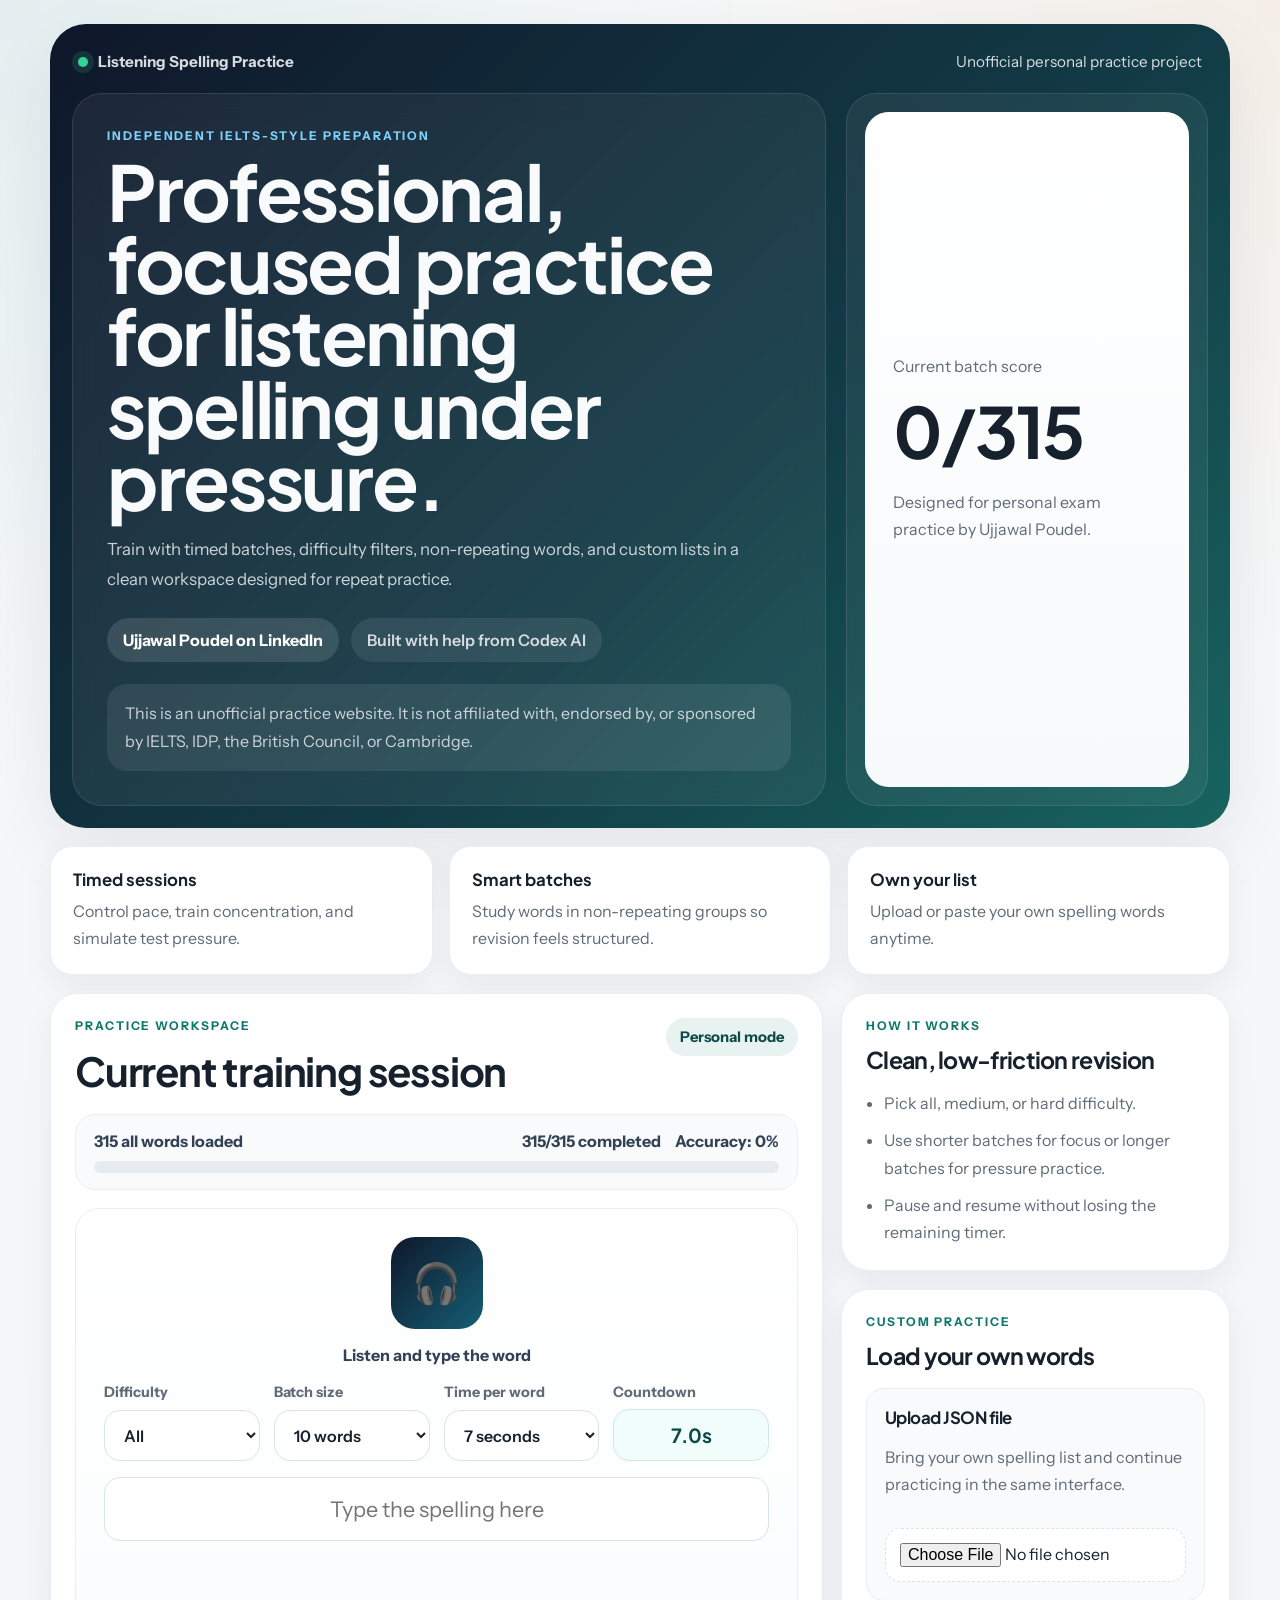
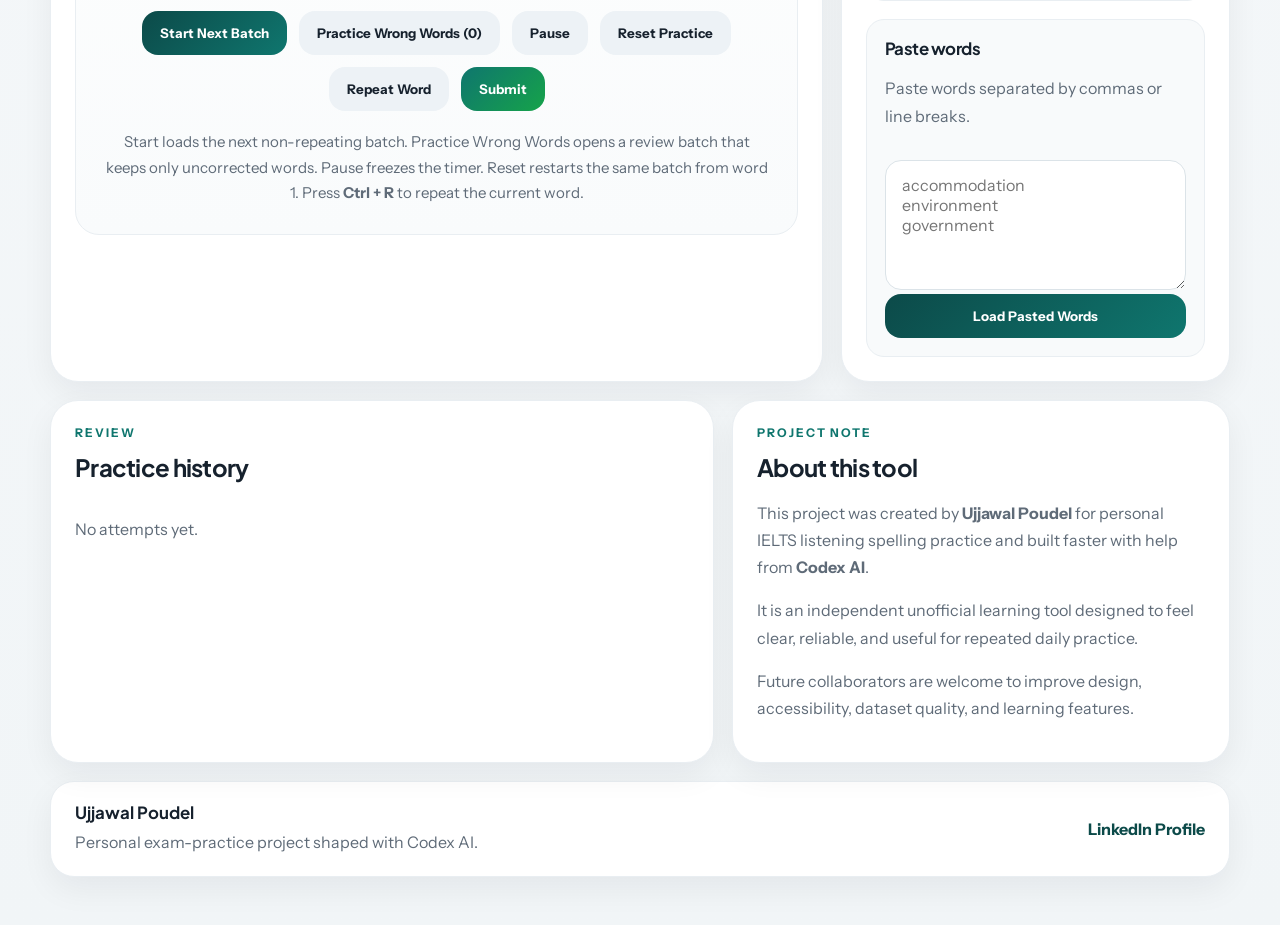
==== index.html @ 1721fc83 "Wrong words list repeat feature" ====
<!DOCTYPE html>
<html lang="en">
  <head>
    <meta charset="UTF-8" />
    <meta name="viewport" content="width=device-width, initial-scale=1.0" />
    <title>IELTS Listening Spelling Practice (Unofficial) | Timed Word Trainer</title>
    <meta
      name="description"
      content="Unofficial IELTS listening spelling practice website with timed word batches, medium and hard words, non-repeating practice, pause and reset controls, and custom word lists."
    />
    <meta
      name="robots"
      content="index, follow, max-image-preview:large, max-snippet:-1, max-video-preview:-1"
    />
    <meta
      name="keywords"
      content="IELTS listening spelling practice, IELTS spelling checker, IELTS listening words, IELTS dictation words, hard IELTS listening words, IELTS spelling mistakes, IELTS listening practice website"
    />
    <meta name="author" content="Ujjawal Poudel" />
    <meta name="theme-color" content="#0f766e" />
    <link rel="canonical" href="https://ujjawalpoudel.github.io/ielts-spelling-checker/" />
    <meta property="og:type" content="website" />
    <meta property="og:site_name" content="IELTS Listening Spelling Practice" />
    <meta property="og:title" content="IELTS Listening Spelling Practice (Unofficial) | Timed Word Trainer" />
    <meta
      property="og:description"
      content="Practice IELTS listening spelling with timed batches, difficulty filters, non-repeating words, and custom word lists."
    />
    <meta property="og:url" content="https://ujjawalpoudel.github.io/ielts-spelling-checker/" />
    <meta name="twitter:card" content="summary" />
    <meta name="twitter:title" content="IELTS Listening Spelling Practice (Unofficial)" />
    <meta
      name="twitter:description"
      content="Timed IELTS listening spelling practice with medium and hard words, batch study, and custom lists."
    />
    <link rel="preconnect" href="https://fonts.googleapis.com" />
    <link rel="preconnect" href="https://fonts.gstatic.com" crossorigin />
    <link
      href="https://fonts.googleapis.com/css2?family=Instrument+Sans:wght@400;500;600;700&family=Plus+Jakarta+Sans:wght@500;700;800&display=swap"
      rel="stylesheet"
    />
    <link rel="stylesheet" href="style.css" />
    <script type="application/ld+json">
      {
        "@context": "https://schema.org",
        "@graph": [
          {
            "@type": "WebSite",
            "name": "IELTS Listening Spelling Practice",
            "url": "https://ujjawalpoudel.github.io/ielts-spelling-checker/",
            "description": "Unofficial IELTS listening spelling practice website with timed word batches and custom word lists.",
            "inLanguage": "en",
            "publisher": {
              "@type": "Person",
              "name": "Ujjawal Poudel",
              "url": "https://www.linkedin.com/in/ujjawalpoudel/"
            }
          },
          {
            "@type": "WebPage",
            "name": "IELTS Listening Spelling Practice (Unofficial)",
            "url": "https://ujjawalpoudel.github.io/ielts-spelling-checker/",
            "description": "Practice IELTS listening spelling with timed batches, hard and medium word lists, and non-repeating study mode.",
            "author": {
              "@type": "Person",
              "name": "Ujjawal Poudel",
              "url": "https://www.linkedin.com/in/ujjawalpoudel/"
            }
          }
        ]
      }
    </script>
  </head>
  <body>
    <main class="page">
      <section class="hero-shell">
        <header class="topbar">
          <div class="brand-mark">
            <span class="brand-dot"></span>
            <span class="brand-text">Listening Spelling Practice</span>
          </div>
          <div class="topbar-note">Unofficial personal practice project</div>
        </header>

        <section class="hero-grid">
          <div class="hero-copy">
            <p class="eyebrow">Independent IELTS-style preparation</p>
            <h1>Professional, focused practice for listening spelling under pressure.</h1>
            <p class="hero-text">
              Train with timed batches, difficulty filters, non-repeating words, and custom lists in a clean workspace designed for repeat practice.
            </p>

            <div class="hero-actions">
              <a class="hero-link" href="https://www.linkedin.com/in/ujjawalpoudel/" target="_blank" rel="noreferrer">
                Ujjawal Poudel on LinkedIn
              </a>
              <span class="hero-chip">Built with help from Codex AI</span>
            </div>

            <div class="disclaimer">
              This is an unofficial practice website. It is not affiliated with, endorsed by, or sponsored by IELTS, IDP, the British Council, or Cambridge.
            </div>
          </div>

          <aside class="hero-panel">
            <div class="hero-stat-card">
              <p class="stat-label">Current batch score</p>
              <h2><span id="score">0</span>/<span id="total">0</span></h2>
              <p class="stat-foot">Designed for personal exam practice by Ujjawal Poudel.</p>
            </div>
          </aside>
        </section>
      </section>

      <section class="info-strip">
        <article class="info-card">
          <p class="info-title">Timed sessions</p>
          <p>Control pace, train concentration, and simulate test pressure.</p>
        </article>
        <article class="info-card">
          <p class="info-title">Smart batches</p>
          <p>Study words in non-repeating groups so revision feels structured.</p>
        </article>
        <article class="info-card">
          <p class="info-title">Own your list</p>
          <p>Upload or paste your own spelling words anytime.</p>
        </article>
      </section>

      <section class="main-grid">
        <section class="practice-card">
          <div class="section-head">
            <div>
              <p class="section-kicker">Practice Workspace</p>
              <h2>Current training session</h2>
            </div>
            <div class="session-badge">Personal mode</div>
          </div>

          <div class="progress-card">
            <div class="progress-info">
              <span id="progressText">Ready to start</span>
              <div class="progress-meta">
                <span id="overallProgress">0/0 completed</span>
                <span id="accuracyText">Accuracy: 0%</span>
              </div>
            </div>
            <div class="progress-bar">
              <div id="progressFill"></div>
            </div>
          </div>

          <div class="trainer-card">
            <div id="statusIcon" class="status-icon">🎧</div>
            <label class="question-label" for="answerInput">Listen and type the word</label>

            <div class="control-grid">
              <div class="control-field">
                <label for="difficultySelect">Difficulty</label>
                <select id="difficultySelect">
                  <option value="all" selected>All</option>
                  <option value="medium">Medium</option>
                  <option value="hard">Hard</option>
                </select>
              </div>

              <div class="control-field">
                <label for="batchSelect">Batch size</label>
                <select id="batchSelect">
                  <option value="10" selected>10 words</option>
                  <option value="20">20 words</option>
                  <option value="30">30 words</option>
                  <option value="40">40 words</option>
                  <option value="50">50 words</option>
                </select>
              </div>

              <div class="control-field">
                <label for="timerSelect">Time per word</label>
                <select id="timerSelect">
                  <option value="5">5 seconds</option>
                  <option value="7" selected>7 seconds</option>
                  <option value="10">10 seconds</option>
                </select>
              </div>

              <div class="control-field">
                <span class="timer-label">Countdown</span>
                <div id="timerDisplay" class="timer-display">7.0s</div>
              </div>
            </div>

            <input
              id="answerInput"
              type="text"
              placeholder="Type the spelling here"
              autocomplete="off"
            />

            <div id="feedback" class="feedback" aria-live="polite"></div>

            <div class="button-row">
              <button id="startBtn" class="btn btn-primary">Start Next Batch</button>
              <button id="wrongWordsBtn" class="btn">Practice Wrong Words</button>
              <button id="pauseBtn" class="btn">Pause</button>
              <button id="resetBtn" class="btn">Reset Practice</button>
              <button id="repeatBtn" class="btn">Repeat Word</button>
              <button id="submitBtn" class="btn btn-success">Submit</button>
            </div>

            <p class="helper-text">
              Start loads the next non-repeating batch. Practice Wrong Words opens a review batch that keeps only uncorrected words. Pause freezes the timer. Reset restarts the same batch from word 1. Press <b>Ctrl + R</b> to repeat the current word.
            </p>
          </div>
        </section>

        <aside class="sidebar">
          <section class="side-card">
            <p class="section-kicker">How it works</p>
            <h3>Clean, low-friction revision</h3>
            <ul class="feature-list">
              <li>Pick all, medium, or hard difficulty.</li>
              <li>Use shorter batches for focus or longer batches for pressure practice.</li>
              <li>Pause and resume without losing the remaining timer.</li>
            </ul>
          </section>

          <section class="side-card">
            <p class="section-kicker">Custom practice</p>
            <h3>Load your own words</h3>

            <div class="upload-block">
              <h4>Upload JSON file</h4>
              <p>Bring your own spelling list and continue practicing in the same interface.</p>
              <input id="fileInput" type="file" accept=".json" />
            </div>

            <div class="upload-block">
              <h4>Paste words</h4>
              <p>Paste words separated by commas or line breaks.</p>
              <textarea id="pasteInput" placeholder="accommodation&#10;environment&#10;government"></textarea>
              <button id="loadPasteBtn" class="btn btn-primary btn-block">Load Pasted Words</button>
            </div>
          </section>
        </aside>
      </section>

      <section class="lower-grid">
        <section class="panel-card">
          <div class="section-head">
            <div>
              <p class="section-kicker">Review</p>
              <h3>Practice history</h3>
            </div>
          </div>
          <div id="historyList" class="history-list">
            <p class="empty">No attempts yet.</p>
          </div>
        </section>

        <section class="panel-card">
          <div class="section-head">
            <div>
              <p class="section-kicker">Project note</p>
              <h3>About this tool</h3>
            </div>
          </div>
          <div class="about-copy">
            <p>
              This project was created by <strong>Ujjawal Poudel</strong> for personal IELTS listening spelling practice and built faster with help from <strong>Codex AI</strong>.
            </p>
            <p>
              It is an independent unofficial learning tool designed to feel clear, reliable, and useful for repeated daily practice.
            </p>
            <p>
              Future collaborators are welcome to improve design, accessibility, dataset quality, and learning features.
            </p>
          </div>
        </section>
      </section>

      <footer class="footer">
        <div>
          <p class="footer-name">Ujjawal Poudel</p>
          <p class="footer-text">
            Personal exam-practice project shaped with Codex AI.
          </p>
        </div>
        <a href="https://www.linkedin.com/in/ujjawalpoudel/" target="_blank" rel="noreferrer">
          LinkedIn Profile
        </a>
      </footer>
    </main>

    <script src="app.js"></script>
  </body>
</html>
---- style.css ----
:root {
  --bg: #f4f6f8;
  --bg-accent: #e8f2f0;
  --surface: #ffffff;
  --surface-soft: #f8fafb;
  --line: #dbe3e8;
  --line-soft: #e9eef2;
  --text: #16212d;
  --muted: #5f6b78;
  --muted-strong: #334155;
  --brand: #0f766e;
  --brand-deep: #0c4a49;
  --accent: #d97706;
  --success: #15803d;
  --danger: #c2410c;
  --shadow-lg: 0 24px 70px rgba(15, 23, 42, 0.08);
  --shadow-md: 0 12px 32px rgba(15, 23, 42, 0.06);
  --radius-xl: 28px;
  --radius-lg: 20px;
  --radius-md: 16px;
}

* {
  box-sizing: border-box;
}

html {
  scroll-behavior: smooth;
}

body {
  margin: 0;
  min-height: 100vh;
  color: var(--text);
  font-family: "Instrument Sans", sans-serif;
  background:
    radial-gradient(circle at top left, rgba(15, 118, 110, 0.08), transparent 28%),
    radial-gradient(circle at top right, rgba(217, 119, 6, 0.08), transparent 24%),
    linear-gradient(180deg, #f7f9fb 0%, #f1f5f7 100%);
}

.page {
  width: min(1180px, calc(100% - 32px));
  margin: 0 auto;
  padding: 24px 0 48px;
}

.hero-shell {
  background: linear-gradient(135deg, #0f172a 0%, #123b46 58%, #17645f 100%);
  border-radius: 36px;
  padding: 22px;
  color: #f8fafc;
  box-shadow: var(--shadow-lg);
}

.topbar {
  display: flex;
  align-items: center;
  justify-content: space-between;
  gap: 16px;
  padding: 6px 6px 22px;
}

.brand-mark {
  display: inline-flex;
  align-items: center;
  gap: 10px;
  font-weight: 700;
}

.brand-dot {
  width: 10px;
  height: 10px;
  border-radius: 50%;
  background: #34d399;
  box-shadow: 0 0 0 6px rgba(52, 211, 153, 0.14);
}

.brand-text,
.topbar-note {
  color: rgba(248, 250, 252, 0.86);
  font-size: 0.95rem;
}

.hero-grid {
  display: grid;
  grid-template-columns: minmax(0, 1.5fr) minmax(280px, 0.72fr);
  gap: 20px;
}

.hero-copy,
.hero-panel {
  background: rgba(255, 255, 255, 0.06);
  border: 1px solid rgba(255, 255, 255, 0.1);
  backdrop-filter: blur(14px);
  border-radius: 30px;
}

.hero-copy {
  padding: 34px;
}

.hero-panel {
  padding: 18px;
}

.eyebrow,
.section-kicker {
  margin: 0 0 12px;
  font-size: 12px;
  letter-spacing: 0.16em;
  text-transform: uppercase;
  font-weight: 700;
}

.eyebrow {
  color: #7dd3fc;
}

h1,
h2,
h3,
h4 {
  margin: 0;
  font-family: "Plus Jakarta Sans", sans-serif;
  letter-spacing: -0.03em;
}

h1 {
  max-width: 12ch;
  font-size: clamp(2.8rem, 6vw, 4.9rem);
  line-height: 0.94;
}

.hero-text {
  max-width: 58ch;
  margin: 18px 0 0;
  color: rgba(248, 250, 252, 0.8);
  font-size: 1.05rem;
  line-height: 1.8;
}

.hero-actions {
  display: flex;
  flex-wrap: wrap;
  gap: 12px;
  margin-top: 24px;
}

.hero-link,
.footer a {
  color: #ffffff;
  text-decoration: none;
  font-weight: 700;
}

.hero-link {
  padding: 12px 16px;
  border-radius: 999px;
  background: rgba(255, 255, 255, 0.12);
}

.hero-chip {
  display: inline-flex;
  align-items: center;
  padding: 12px 16px;
  border-radius: 999px;
  background: rgba(255, 255, 255, 0.08);
  color: rgba(248, 250, 252, 0.82);
  font-weight: 600;
}

.disclaimer {
  margin-top: 22px;
  padding: 16px 18px;
  border-radius: var(--radius-lg);
  background: rgba(255, 255, 255, 0.08);
  color: rgba(248, 250, 252, 0.78);
  line-height: 1.7;
}

.hero-stat-card {
  height: 100%;
  border-radius: 24px;
  background: linear-gradient(180deg, #ffffff 0%, #f7fafb 100%);
  color: var(--text);
  padding: 28px;
  display: flex;
  flex-direction: column;
  justify-content: center;
  box-shadow: inset 0 1px 0 rgba(255, 255, 255, 0.6);
}

.stat-label,
.stat-foot {
  margin: 0;
  color: var(--muted);
}

.hero-stat-card h2 {
  margin-top: 10px;
  font-size: clamp(3rem, 8vw, 4.4rem);
}

.stat-foot {
  margin-top: 14px;
  line-height: 1.7;
}

.info-strip {
  display: grid;
  grid-template-columns: repeat(3, minmax(0, 1fr));
  gap: 16px;
  margin-top: 18px;
}

.info-card,
.practice-card,
.side-card,
.panel-card,
.footer {
  background: var(--surface);
  border: 1px solid var(--line-soft);
  box-shadow: var(--shadow-md);
}

.info-card {
  border-radius: 22px;
  padding: 22px;
}

.info-title {
  margin: 0 0 8px;
  font-family: "Plus Jakarta Sans", sans-serif;
  font-size: 1.05rem;
  font-weight: 700;
}

.info-card p:last-child {
  margin: 0;
  color: var(--muted);
  line-height: 1.7;
}

.main-grid {
  display: grid;
  grid-template-columns: minmax(0, 1.55fr) minmax(280px, 0.78fr);
  gap: 18px;
  margin-top: 18px;
}

.practice-card,
.side-card,
.panel-card {
  border-radius: 28px;
  padding: 24px;
}

.section-head {
  display: flex;
  justify-content: space-between;
  align-items: flex-start;
  gap: 16px;
}

.section-kicker {
  color: var(--brand);
}

.section-head h2 {
  font-size: clamp(1.9rem, 4vw, 2.5rem);
}

.section-head h3 {
  font-size: 1.5rem;
}

.session-badge {
  padding: 10px 14px;
  border-radius: 999px;
  background: var(--bg-accent);
  color: var(--brand-deep);
  font-weight: 700;
  font-size: 0.92rem;
}

.progress-card {
  margin-top: 18px;
  padding: 16px 18px;
  border-radius: 20px;
  background: var(--surface-soft);
  border: 1px solid var(--line-soft);
}

.progress-info {
  display: flex;
  justify-content: space-between;
  gap: 16px;
  margin-bottom: 10px;
  color: var(--muted-strong);
  font-weight: 700;
}

.progress-meta {
  display: flex;
  gap: 14px;
  flex-wrap: wrap;
  justify-content: flex-end;
}

.progress-bar {
  height: 12px;
  overflow: hidden;
  border-radius: 999px;
  background: #e5ebef;
}

#progressFill {
  height: 100%;
  width: 0%;
  background: linear-gradient(90deg, var(--brand-deep), #14b8a6);
  transition: width 0.35s ease;
}

.trainer-card {
  margin-top: 18px;
  padding: 28px;
  border-radius: 24px;
  background: linear-gradient(180deg, #ffffff 0%, #f9fbfc 100%);
  border: 1px solid var(--line-soft);
}

.status-icon {
  width: 92px;
  height: 92px;
  margin: 0 auto 16px;
  display: grid;
  place-items: center;
  border-radius: 24px;
  background: linear-gradient(135deg, #0f172a, #155e75);
  color: white;
  font-size: 2.45rem;
}

.question-label {
  display: block;
  text-align: center;
  color: var(--muted-strong);
  font-weight: 700;
  margin-bottom: 18px;
}

.control-grid {
  display: grid;
  grid-template-columns: repeat(4, minmax(0, 1fr));
  gap: 14px;
}

.control-field {
  display: grid;
  gap: 8px;
}

.control-field label,
.timer-label {
  color: var(--muted);
  font-size: 0.9rem;
  font-weight: 700;
}

select,
input[type="file"],
textarea,
#answerInput {
  width: 100%;
  border: 1px solid var(--line);
  border-radius: 16px;
  background: white;
  color: var(--text);
  font: inherit;
}

select {
  padding: 13px 15px;
  font-weight: 600;
}

.timer-display {
  display: grid;
  place-items: center;
  min-height: 52px;
  border-radius: 16px;
  background: #f0fdfb;
  border: 1px solid #ccebe7;
  color: var(--brand-deep);
  font-family: "Plus Jakarta Sans", sans-serif;
  font-size: 1.22rem;
  font-weight: 700;
}

#answerInput {
  margin-top: 16px;
  padding: 18px 20px;
  text-align: center;
  font-size: clamp(1.1rem, 3vw, 1.35rem);
  transition: border-color 0.18s ease, box-shadow 0.18s ease;
}

#answerInput:focus,
select:focus,
textarea:focus,
input[type="file"]:focus {
  outline: none;
  border-color: #6fbdb5;
  box-shadow: 0 0 0 4px rgba(15, 118, 110, 0.12);
}

.feedback {
  min-height: 34px;
  margin: 18px 0;
  text-align: center;
  font-weight: 800;
  font-size: 1.02rem;
}

.feedback.correct {
  color: var(--success);
}

.feedback.wrong {
  color: var(--danger);
}

.button-row {
  display: flex;
  flex-wrap: wrap;
  gap: 12px;
  justify-content: center;
}

.btn {
  border: 0;
  border-radius: 16px;
  padding: 14px 18px;
  background: #edf2f6;
  color: var(--text);
  cursor: pointer;
  font-family: inherit;
  font-weight: 700;
  transition: transform 0.18s ease, box-shadow 0.18s ease, background 0.18s ease;
}

.btn:hover {
  transform: translateY(-1px);
  box-shadow: 0 10px 24px rgba(15, 23, 42, 0.08);
}

.btn-primary {
  background: linear-gradient(135deg, var(--brand-deep), var(--brand));
  color: #fff;
}

.btn-success {
  background: linear-gradient(135deg, #0f766e, #16a34a);
  color: #fff;
}

.btn-block {
  width: 100%;
}

.helper-text,
.feature-list li,
.upload-block p,
.about-copy p,
.footer-text,
.empty {
  color: var(--muted);
  line-height: 1.7;
}

.helper-text {
  margin: 18px 0 0;
  text-align: center;
  font-size: 0.94rem;
}

.sidebar {
  display: grid;
  gap: 18px;
}

.side-card h3 {
  margin-top: 6px;
  font-size: 1.45rem;
}

.feature-list {
  margin: 16px 0 0;
  padding-left: 18px;
}

.feature-list li + li {
  margin-top: 10px;
}

.upload-block {
  margin-top: 18px;
  padding: 18px;
  border-radius: 18px;
  background: var(--surface-soft);
  border: 1px solid var(--line-soft);
}

.upload-block h4 {
  font-size: 1.05rem;
}

input[type="file"] {
  margin-top: 14px;
  padding: 14px;
  background: white;
  border-style: dashed;
}

textarea {
  margin-top: 14px;
  min-height: 130px;
  resize: vertical;
  padding: 14px 16px;
}

.lower-grid {
  display: grid;
  grid-template-columns: minmax(0, 1.2fr) minmax(0, 0.9fr);
  gap: 18px;
  margin-top: 18px;
}

.history-list {
  display: grid;
  gap: 12px;
  margin-top: 18px;
}

.history-item {
  display: flex;
  justify-content: space-between;
  gap: 12px;
  padding: 16px 18px;
  border-radius: 16px;
  background: var(--surface-soft);
  border: 1px solid var(--line-soft);
  font-weight: 700;
}

.history-item span {
  color: var(--muted);
}

.about-copy {
  margin-top: 18px;
}

.about-copy p + p {
  margin-top: 12px;
}

.footer {
  margin-top: 18px;
  padding: 20px 24px;
  border-radius: 24px;
  display: flex;
  justify-content: space-between;
  align-items: center;
  gap: 16px;
}

.footer-name {
  margin: 0;
  font-family: "Plus Jakarta Sans", sans-serif;
  font-size: 1.05rem;
  font-weight: 700;
}

.footer-text {
  margin: 6px 0 0;
}

.footer a {
  color: var(--brand-deep);
}

.btn:focus-visible,
a:focus-visible,
select:focus-visible,
textarea:focus-visible,
input:focus-visible {
  outline: 3px solid rgba(15, 118, 110, 0.18);
  outline-offset: 3px;
}

@media (max-width: 1080px) {
  .hero-grid,
  .main-grid,
  .lower-grid {
    grid-template-columns: 1fr;
  }
}

@media (max-width: 760px) {
  .page {
    width: min(100% - 20px, 1180px);
    padding-top: 14px;
  }

  .topbar,
  .section-head,
  .footer,
  .progress-info {
    flex-direction: column;
    align-items: flex-start;
  }

  .info-strip,
  .control-grid {
    grid-template-columns: 1fr;
  }

  h1 {
    max-width: none;
    font-size: clamp(2.3rem, 11vw, 3.6rem);
  }
}

@media (max-width: 560px) {
  .hero-shell,
  .practice-card,
  .side-card,
  .panel-card,
  .footer {
    border-radius: 22px;
  }

  .hero-copy,
  .hero-panel,
  .trainer-card,
  .practice-card,
  .side-card,
  .panel-card {
    padding: 20px;
  }

  .button-row .btn {
    width: 100%;
  }

  .status-icon {
    width: 80px;
    height: 80px;
    font-size: 2.1rem;
  }
}
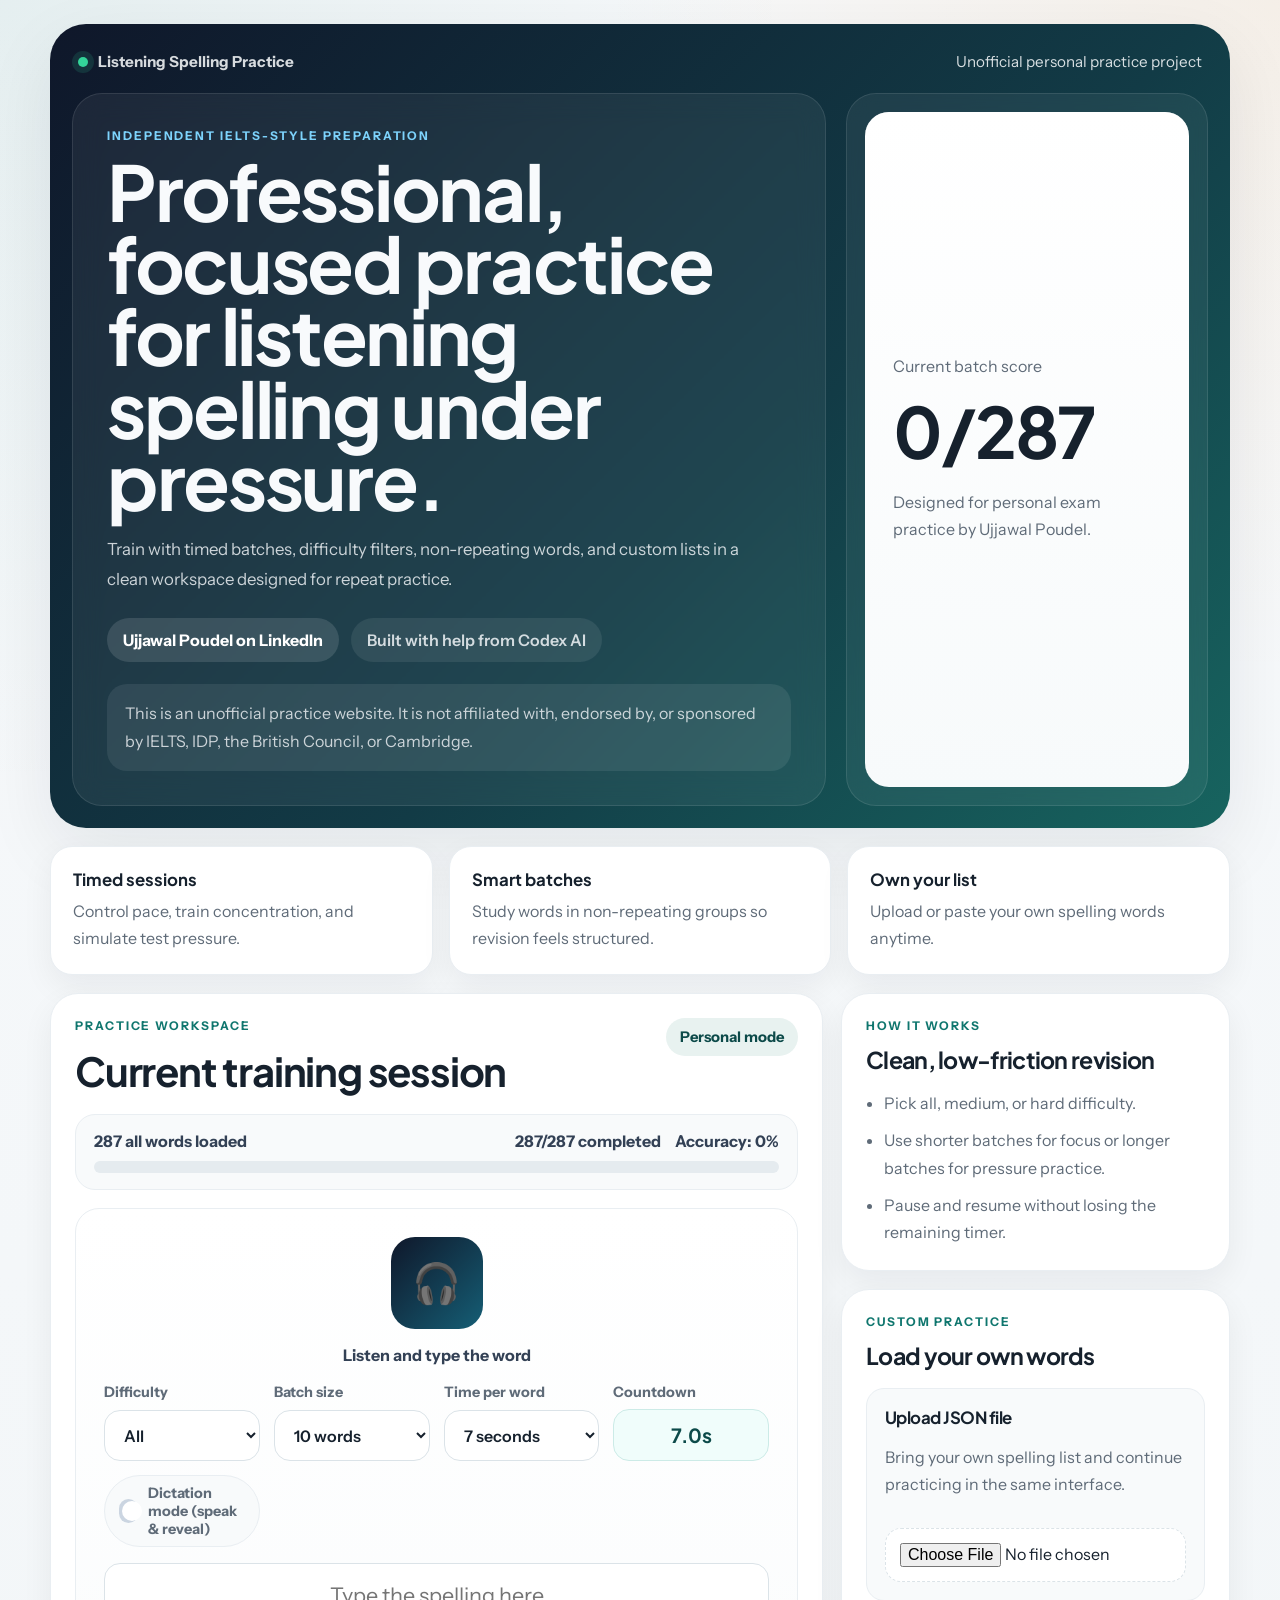
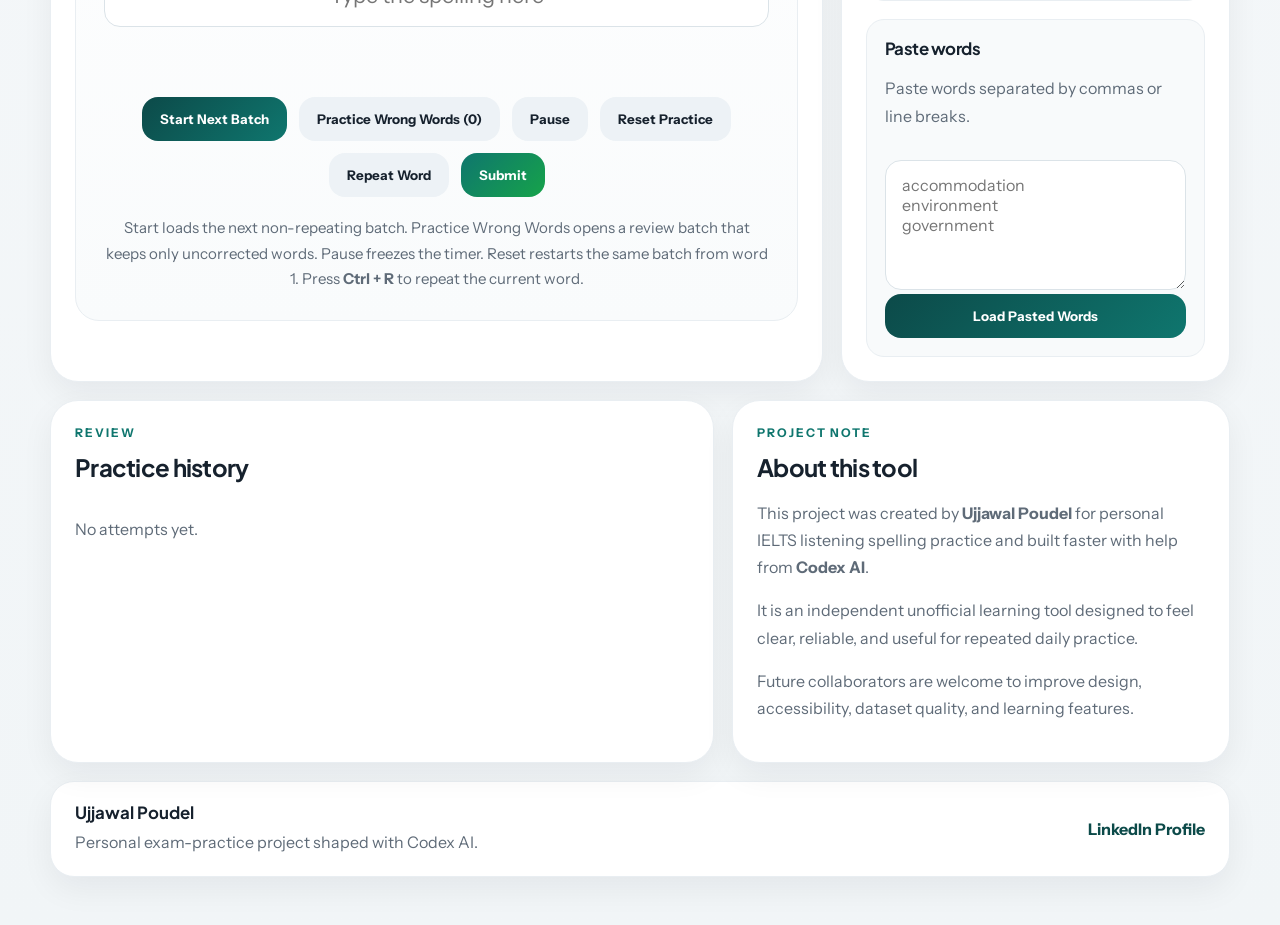
==== commit 87f7aecd: "add dictation mode (listen & write on paper, auto-reveal spelling)" ====
--- a/index.html
+++ b/index.html
@@ -188,6 +188,15 @@
                 <span class="timer-label">Countdown</span>
                 <div id="timerDisplay" class="timer-display">7.0s</div>
               </div>
+
+              <!-- Dictation mode toggle -->
+              <div class="control-field mode-toggle-field">
+                <label class="mode-switch-label">
+                  <input type="checkbox" id="dictationModeToggle">
+                  <span class="slider"></span>
+                  <span class="mode-text">Dictation mode (speak & reveal)</span>
+                </label>
+              </div>
             </div>
 
             <input
@@ -196,6 +205,9 @@
               placeholder="Type the spelling here"
               autocomplete="off"
             />
+
+            <!-- Revealed word area for dictation mode -->
+            <div id="revealedWordDisplay" class="revealed-word" style="display: none;"></div>
 
             <div id="feedback" class="feedback" aria-live="polite"></div>
 
--- a/style.css
+++ b/style.css
@@ -600,6 +600,81 @@
   outline-offset: 3px;
 }
 
+/* Dictation mode toggle styles */
+.mode-toggle-field {
+  grid-column: span 1;
+}
+
+.mode-switch-label {
+  display: flex;
+  align-items: center;
+  gap: 10px;
+  cursor: pointer;
+  font-weight: 600;
+  color: var(--muted-strong);
+  background: var(--surface-soft);
+  padding: 8px 14px;
+  border-radius: 40px;
+  border: 1px solid var(--line-soft);
+}
+
+.mode-switch-label input {
+  display: none;
+}
+
+.slider {
+  width: 44px;
+  height: 24px;
+  background: #cbd5e1;
+  border-radius: 40px;
+  position: relative;
+  transition: 0.2s;
+}
+
+.slider::before {
+  content: "";
+  width: 20px;
+  height: 20px;
+  background: white;
+  border-radius: 50%;
+  position: absolute;
+  top: 2px;
+  left: 3px;
+  transition: 0.2s;
+}
+
+.mode-switch-label input:checked + .slider {
+  background: var(--brand);
+}
+
+.mode-switch-label input:checked + .slider::before {
+  left: 21px;
+}
+
+.mode-text {
+  font-size: 0.9rem;
+}
+
+/* Revealed word display */
+.revealed-word {
+  margin: 18px 0;
+  padding: 24px;
+  background: #ecfdf5;
+  border: 2px dashed var(--brand);
+  border-radius: 28px;
+  text-align: center;
+  font-family: "Plus Jakarta Sans", sans-serif;
+  font-size: clamp(1.8rem, 7vw, 3rem);
+  font-weight: 800;
+  color: var(--brand-deep);
+  letter-spacing: -0.02em;
+  word-break: break-word;
+  display: flex;
+  align-items: center;
+  justify-content: center;
+  min-height: 140px;
+}
+
 @media (max-width: 1080px) {
   .hero-grid,
   .main-grid,
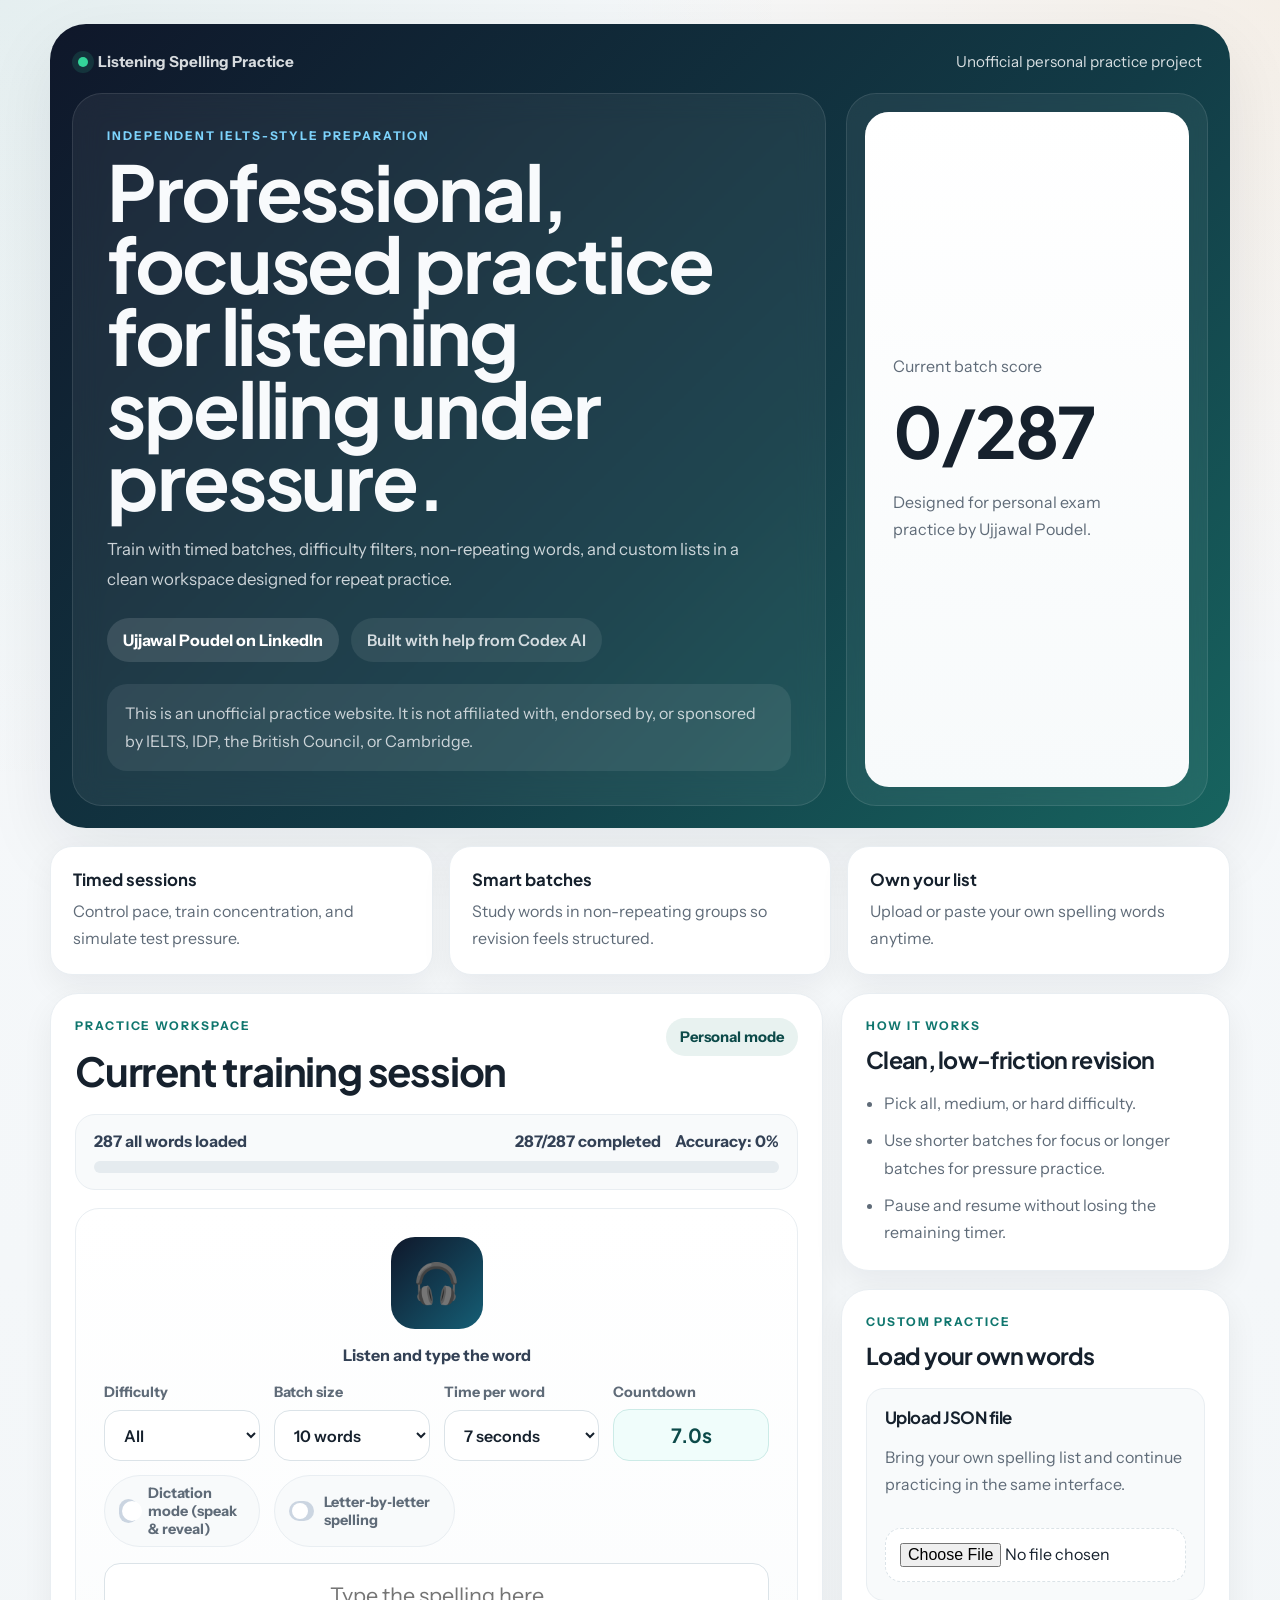
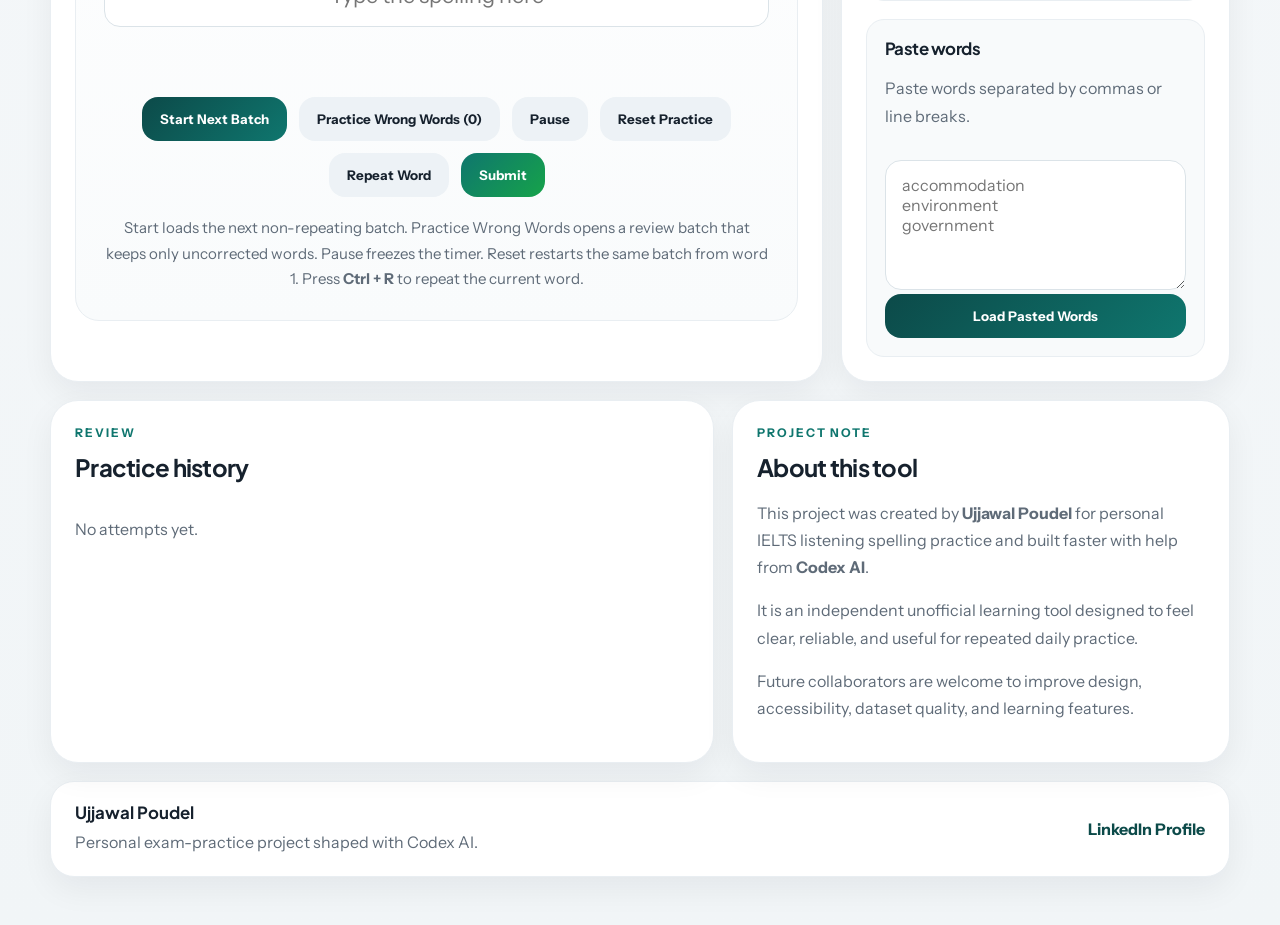
==== commit 88be49e8: "add dictation mode + letter-by-letter spelling" ====
--- a/index.html
+++ b/index.html
@@ -197,6 +197,15 @@
                   <span class="mode-text">Dictation mode (speak & reveal)</span>
                 </label>
               </div>
+
+              <!-- Letter‑by‑letter toggle (only active inside dictation mode) -->
+              <div class="control-field mode-toggle-field">
+                <label class="mode-switch-label">
+                  <input type="checkbox" id="letterByLetterToggle">
+                  <span class="slider small-slider"></span>
+                  <span class="mode-text">Letter‑by‑letter spelling</span>
+                </label>
+              </div>
             </div>
 
             <input
--- a/style.css
+++ b/style.css
@@ -600,7 +600,7 @@
   outline-offset: 3px;
 }
 
-/* Dictation mode toggle styles */
+/* Dictation mode toggles */
 .mode-toggle-field {
   grid-column: span 1;
 }
@@ -649,6 +649,21 @@
 
 .mode-switch-label input:checked + .slider::before {
   left: 21px;
+}
+
+/* smaller slider for letter-by-letter */
+.slider.small-slider {
+  width: 36px;
+  height: 20px;
+}
+.slider.small-slider::before {
+  width: 16px;
+  height: 16px;
+  top: 2px;
+  left: 3px;
+}
+.mode-switch-label input:checked + .slider.small-slider::before {
+  left: 17px;
 }
 
 .mode-text {
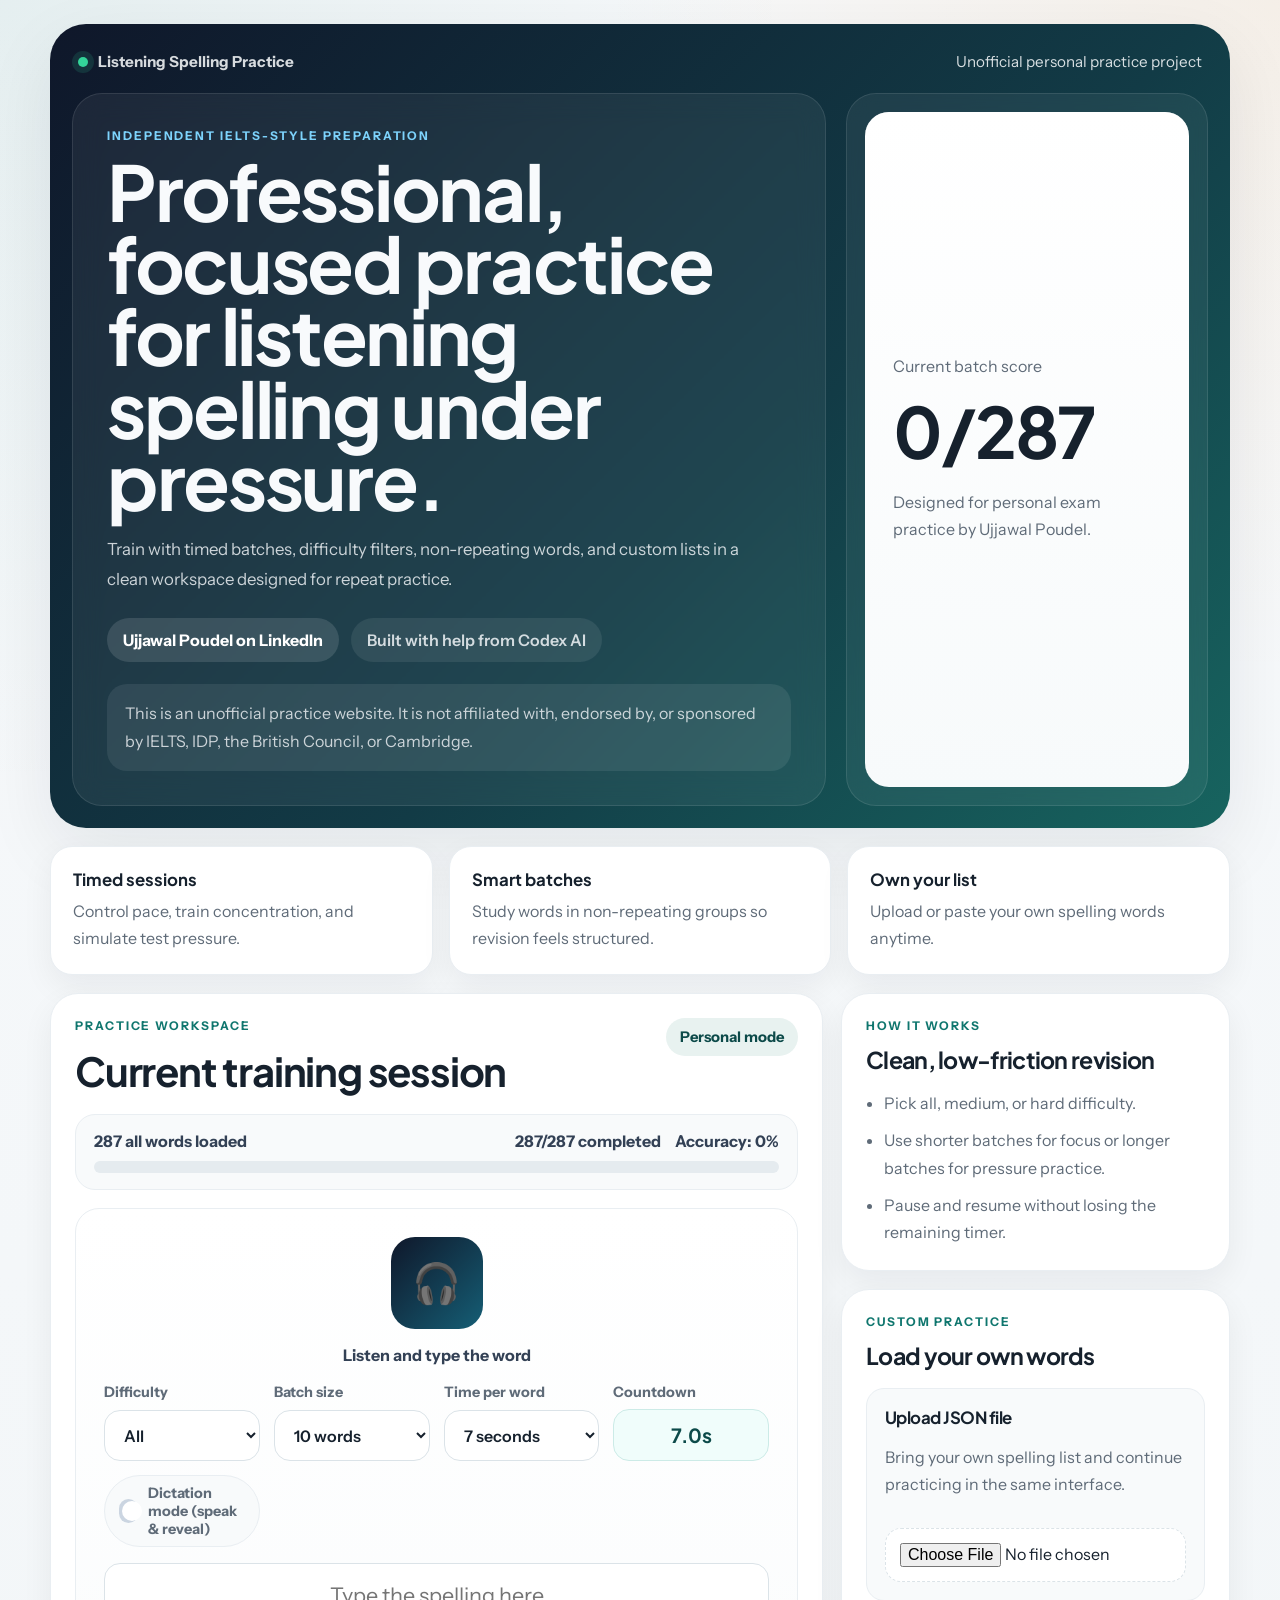
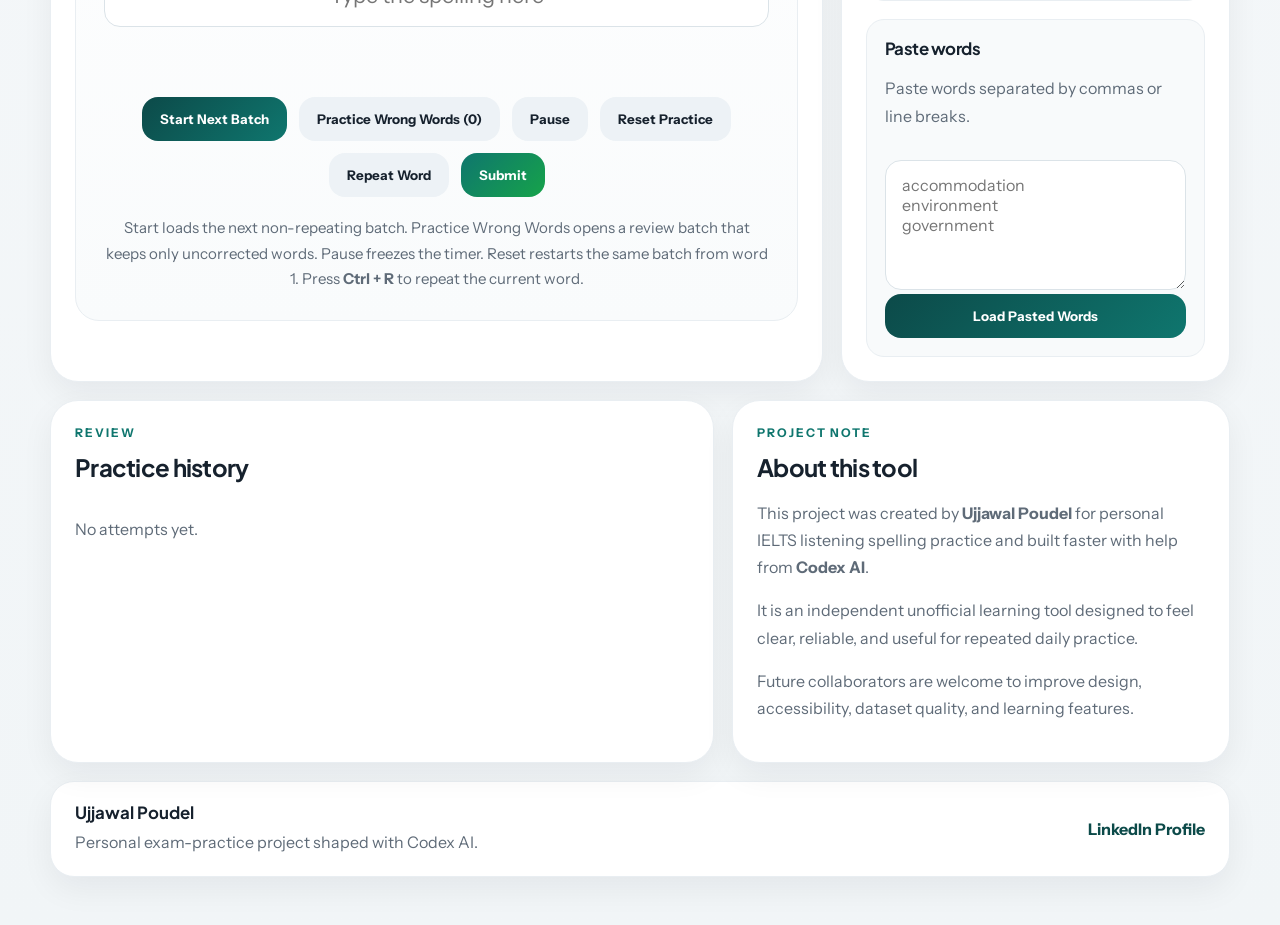
==== commit d1bd94f9: "Revert "add dictation mode + letter-by-letter spelling" This reverts commit 88be49e8d4405656d1f304eb" ====
--- a/index.html
+++ b/index.html
@@ -197,15 +197,6 @@
                   <span class="mode-text">Dictation mode (speak & reveal)</span>
                 </label>
               </div>
-
-              <!-- Letter‑by‑letter toggle (only active inside dictation mode) -->
-              <div class="control-field mode-toggle-field">
-                <label class="mode-switch-label">
-                  <input type="checkbox" id="letterByLetterToggle">
-                  <span class="slider small-slider"></span>
-                  <span class="mode-text">Letter‑by‑letter spelling</span>
-                </label>
-              </div>
             </div>
 
             <input
--- a/style.css
+++ b/style.css
@@ -600,7 +600,7 @@
   outline-offset: 3px;
 }
 
-/* Dictation mode toggles */
+/* Dictation mode toggle styles */
 .mode-toggle-field {
   grid-column: span 1;
 }
@@ -649,21 +649,6 @@
 
 .mode-switch-label input:checked + .slider::before {
   left: 21px;
-}
-
-/* smaller slider for letter-by-letter */
-.slider.small-slider {
-  width: 36px;
-  height: 20px;
-}
-.slider.small-slider::before {
-  width: 16px;
-  height: 16px;
-  top: 2px;
-  left: 3px;
-}
-.mode-switch-label input:checked + .slider.small-slider::before {
-  left: 17px;
 }
 
 .mode-text {
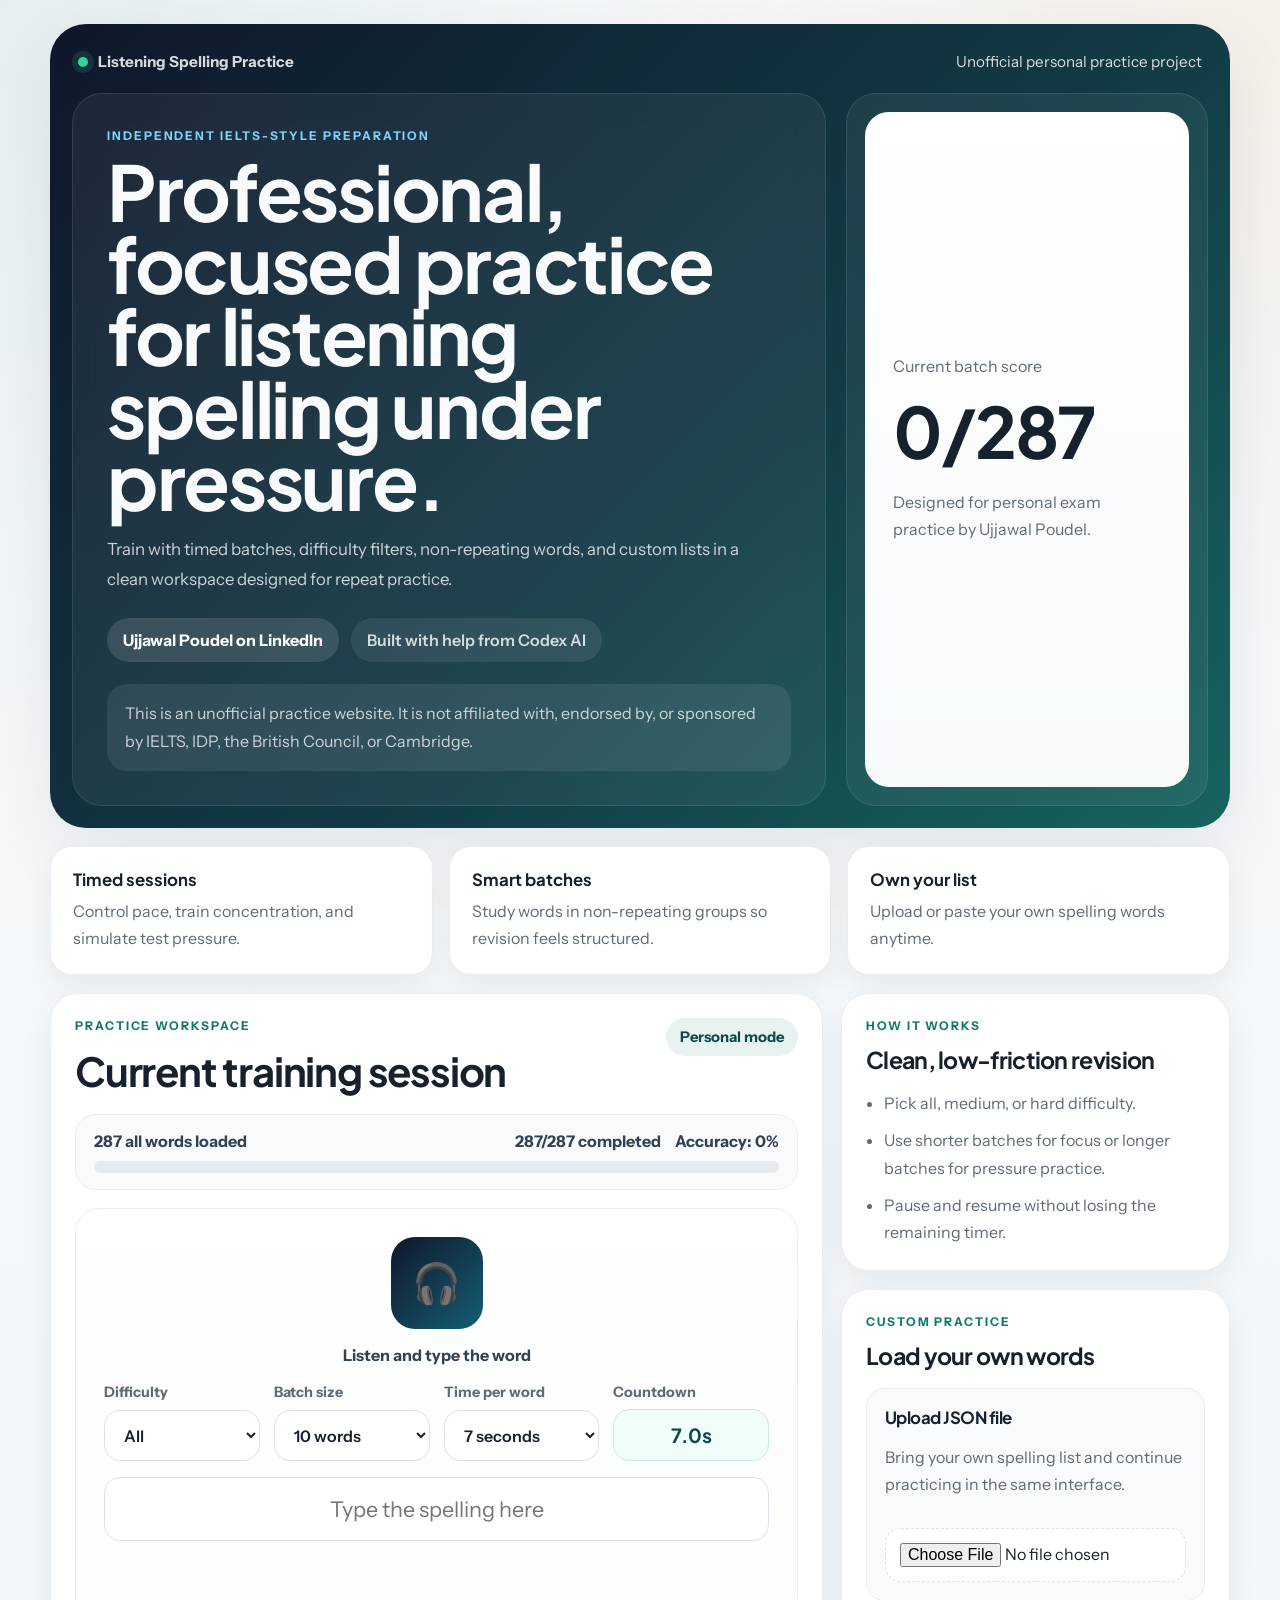
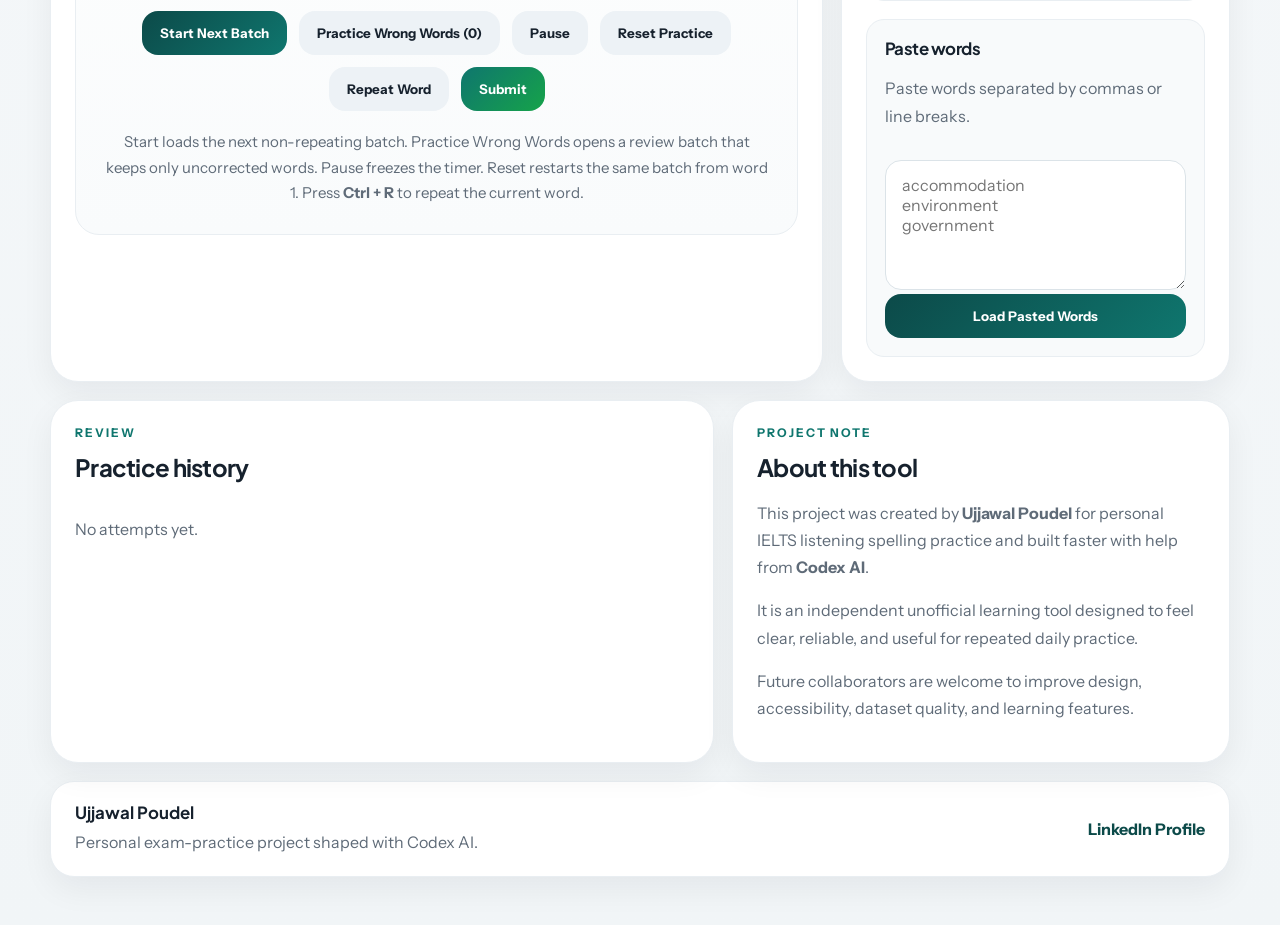
==== commit c7753fa2: "Revert "add dictation mode (listen & write on paper, auto-reveal spelling)" This reverts commit 87f7" ====
--- a/index.html
+++ b/index.html
@@ -188,15 +188,6 @@
                 <span class="timer-label">Countdown</span>
                 <div id="timerDisplay" class="timer-display">7.0s</div>
               </div>
-
-              <!-- Dictation mode toggle -->
-              <div class="control-field mode-toggle-field">
-                <label class="mode-switch-label">
-                  <input type="checkbox" id="dictationModeToggle">
-                  <span class="slider"></span>
-                  <span class="mode-text">Dictation mode (speak & reveal)</span>
-                </label>
-              </div>
             </div>
 
             <input
@@ -205,9 +196,6 @@
               placeholder="Type the spelling here"
               autocomplete="off"
             />
-
-            <!-- Revealed word area for dictation mode -->
-            <div id="revealedWordDisplay" class="revealed-word" style="display: none;"></div>
 
             <div id="feedback" class="feedback" aria-live="polite"></div>
 
--- a/style.css
+++ b/style.css
@@ -600,81 +600,6 @@
   outline-offset: 3px;
 }
 
-/* Dictation mode toggle styles */
-.mode-toggle-field {
-  grid-column: span 1;
-}
-
-.mode-switch-label {
-  display: flex;
-  align-items: center;
-  gap: 10px;
-  cursor: pointer;
-  font-weight: 600;
-  color: var(--muted-strong);
-  background: var(--surface-soft);
-  padding: 8px 14px;
-  border-radius: 40px;
-  border: 1px solid var(--line-soft);
-}
-
-.mode-switch-label input {
-  display: none;
-}
-
-.slider {
-  width: 44px;
-  height: 24px;
-  background: #cbd5e1;
-  border-radius: 40px;
-  position: relative;
-  transition: 0.2s;
-}
-
-.slider::before {
-  content: "";
-  width: 20px;
-  height: 20px;
-  background: white;
-  border-radius: 50%;
-  position: absolute;
-  top: 2px;
-  left: 3px;
-  transition: 0.2s;
-}
-
-.mode-switch-label input:checked + .slider {
-  background: var(--brand);
-}
-
-.mode-switch-label input:checked + .slider::before {
-  left: 21px;
-}
-
-.mode-text {
-  font-size: 0.9rem;
-}
-
-/* Revealed word display */
-.revealed-word {
-  margin: 18px 0;
-  padding: 24px;
-  background: #ecfdf5;
-  border: 2px dashed var(--brand);
-  border-radius: 28px;
-  text-align: center;
-  font-family: "Plus Jakarta Sans", sans-serif;
-  font-size: clamp(1.8rem, 7vw, 3rem);
-  font-weight: 800;
-  color: var(--brand-deep);
-  letter-spacing: -0.02em;
-  word-break: break-word;
-  display: flex;
-  align-items: center;
-  justify-content: center;
-  min-height: 140px;
-}
-
 @media (max-width: 1080px) {
   .hero-grid,
   .main-grid,
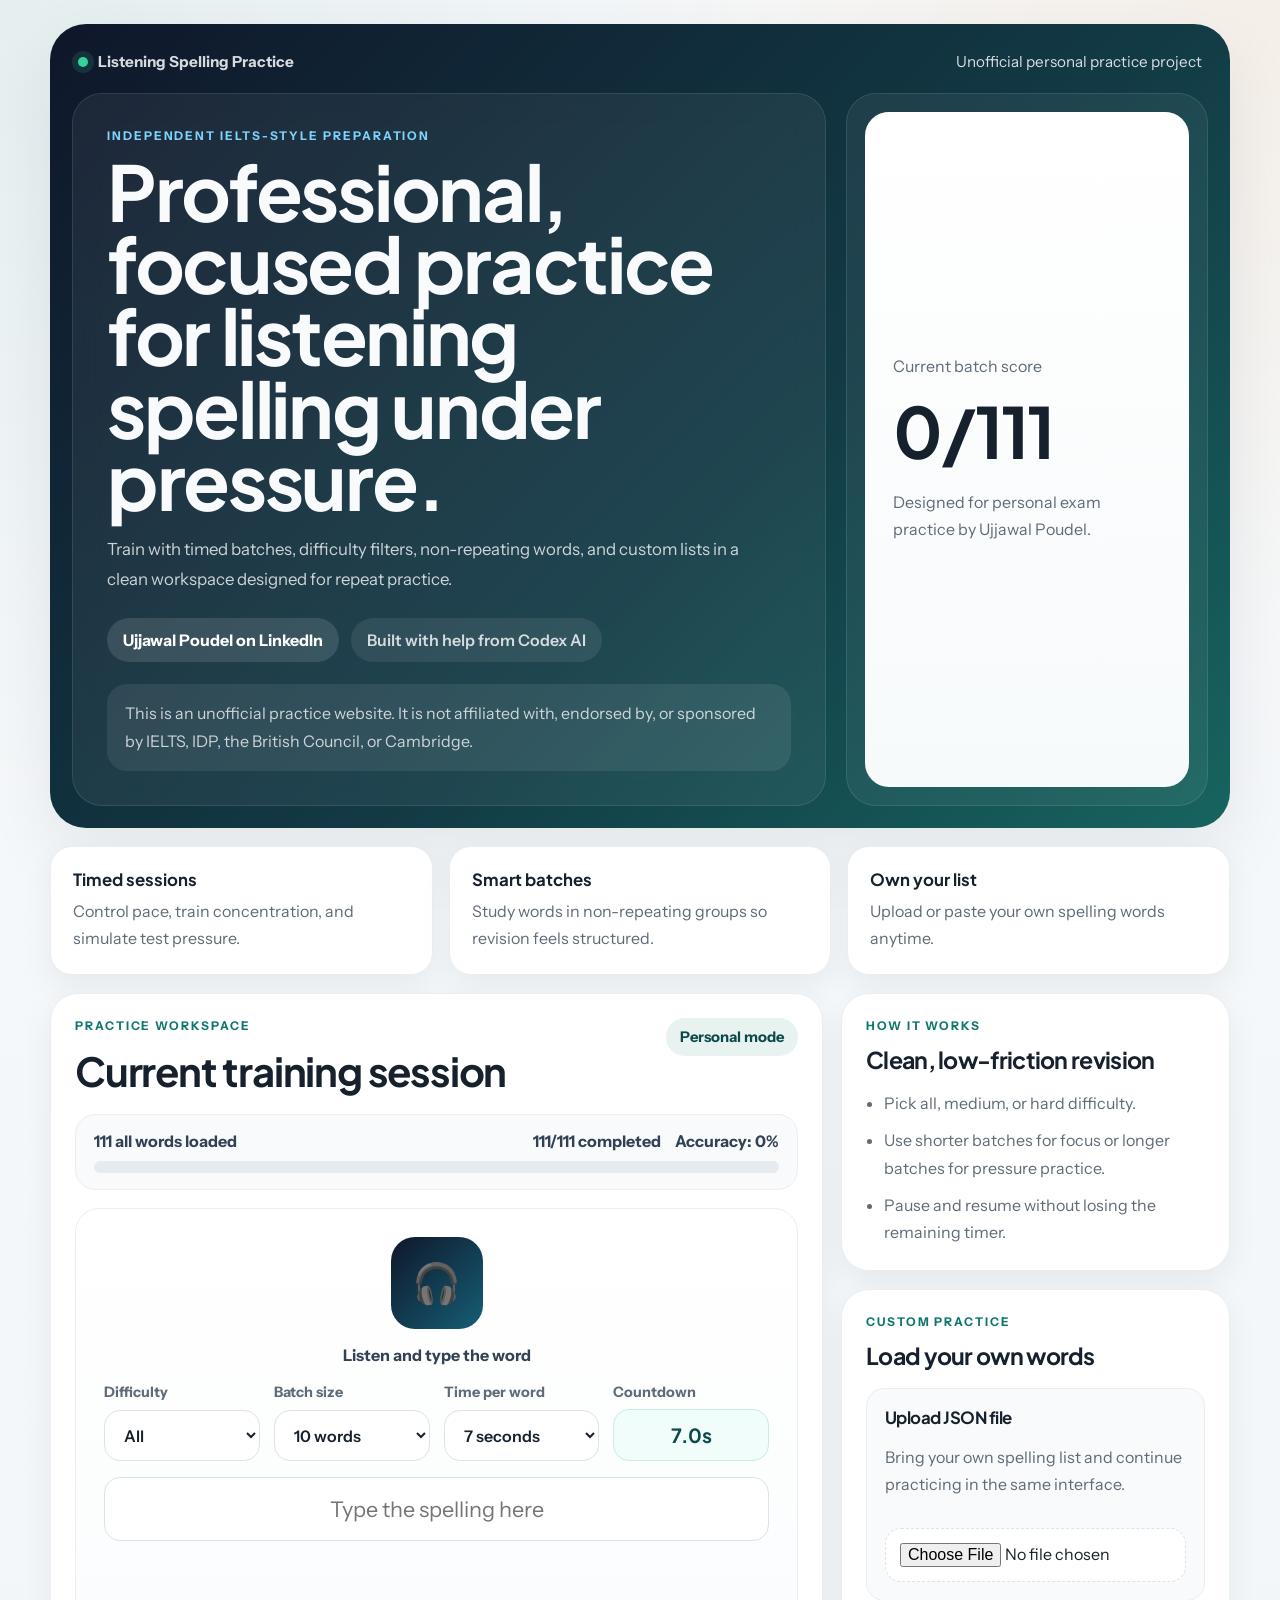
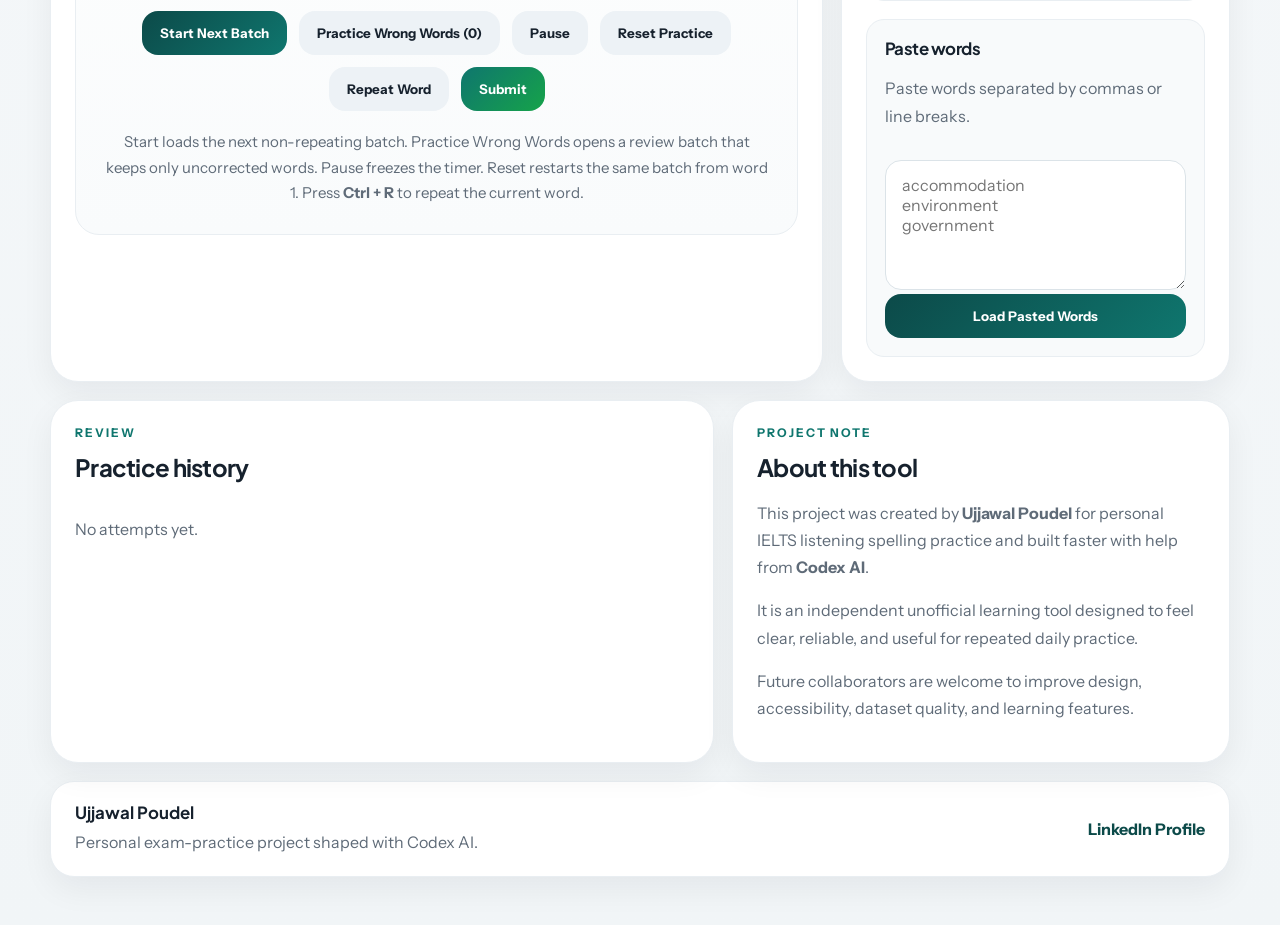
==== commit 25f07a71: "add 15s option to timer select dropdown" ====
--- a/index.html
+++ b/index.html
@@ -181,6 +181,7 @@
                   <option value="5">5 seconds</option>
                   <option value="7" selected>7 seconds</option>
                   <option value="10">10 seconds</option>
+                  <option value="15">15 seconds</option>
                 </select>
               </div>
 
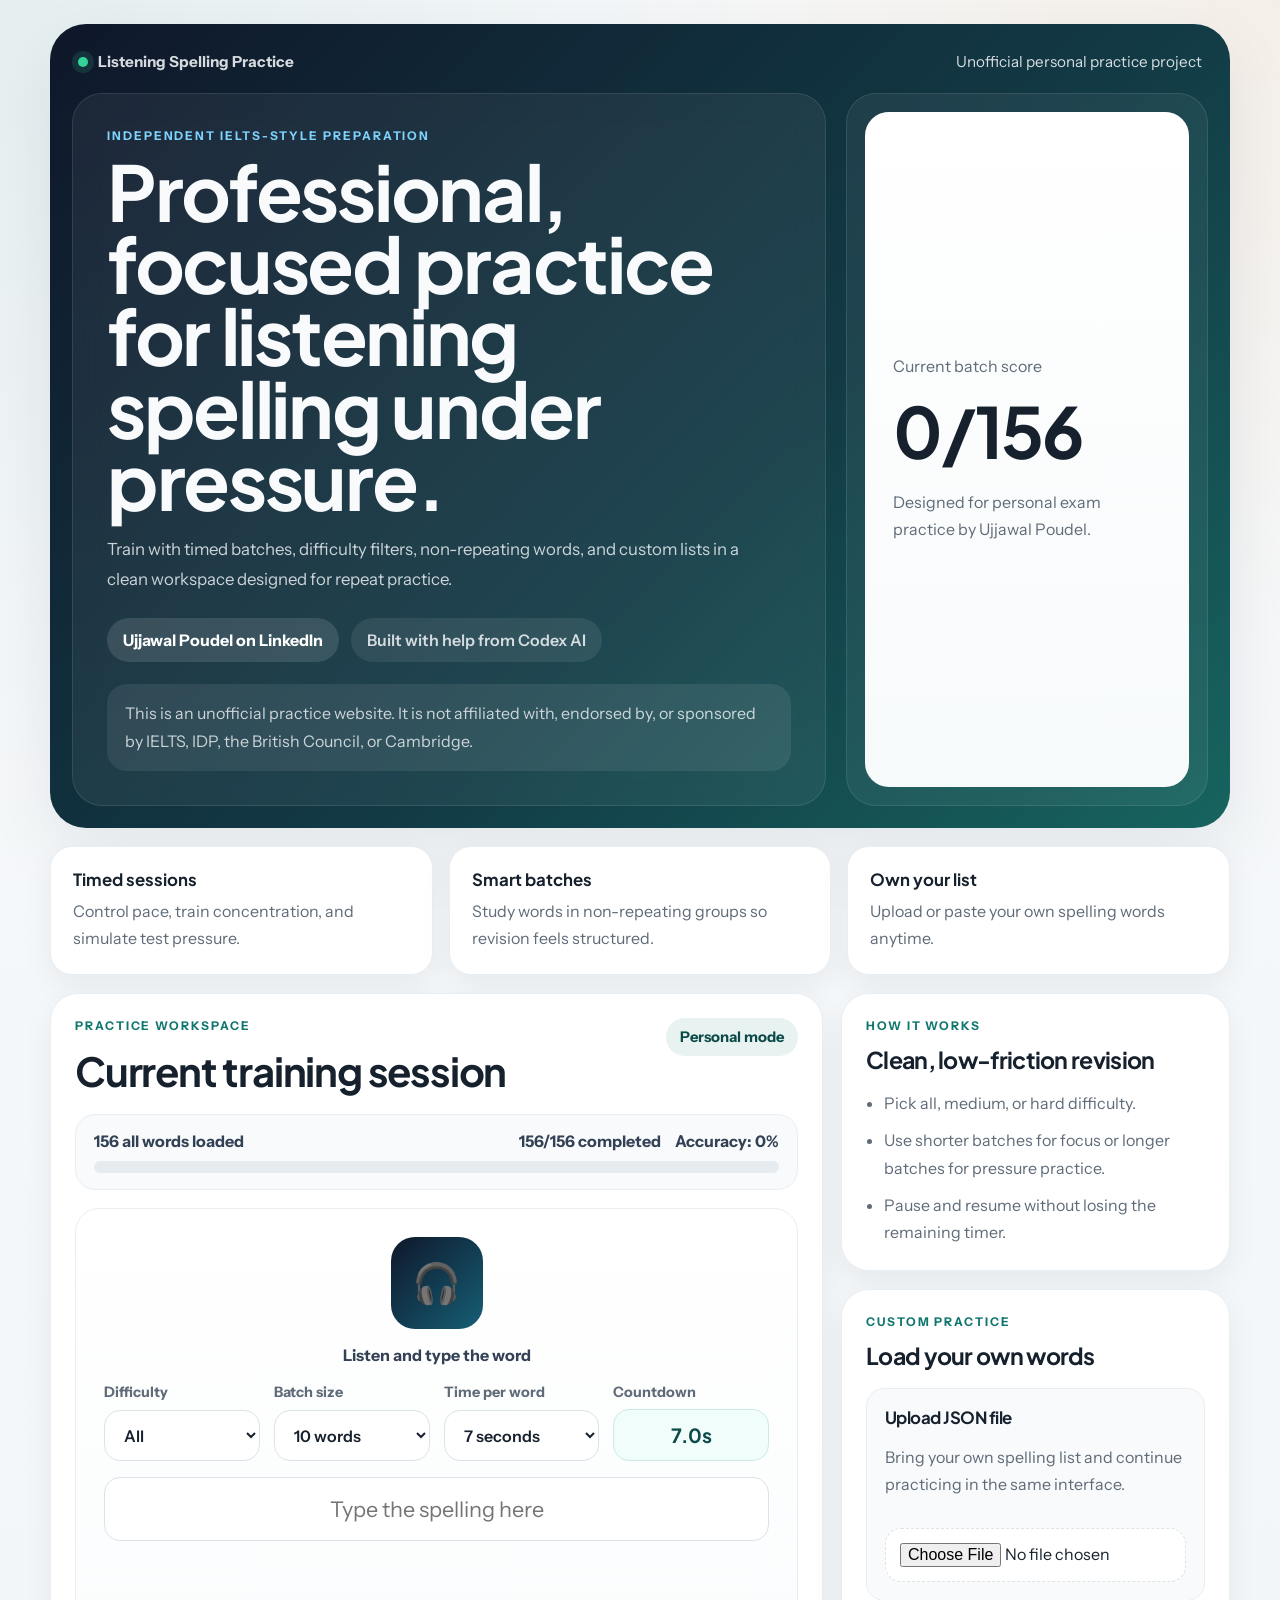
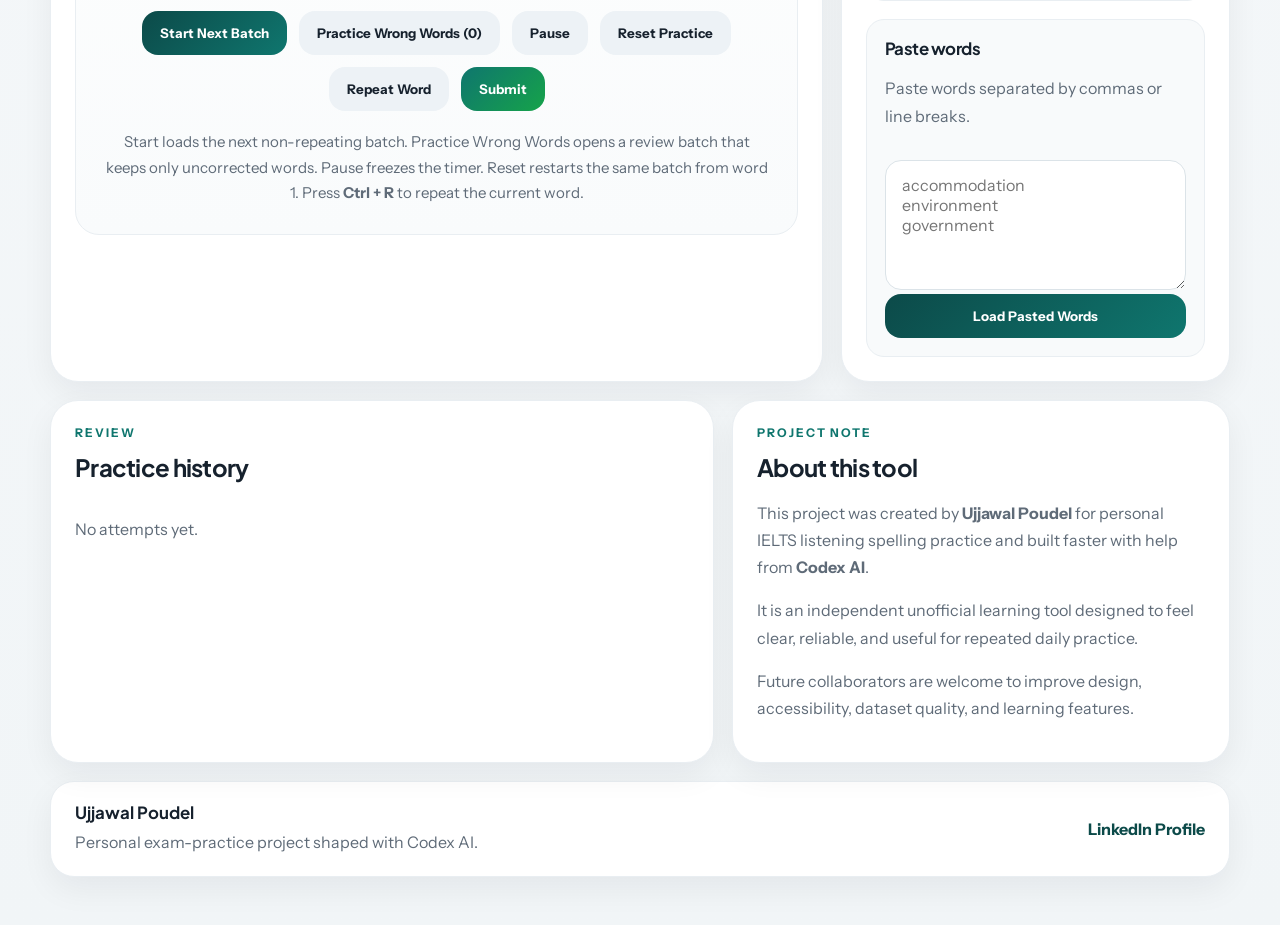
==== commit 8c2859ce: "Add easy difficulty tier, flatten words.json, ignore dev export tooling" ====
--- a/index.html
+++ b/index.html
@@ -159,6 +159,7 @@
                 <label for="difficultySelect">Difficulty</label>
                 <select id="difficultySelect">
                   <option value="all" selected>All</option>
+                  <option value="easy">Easy</option>
                   <option value="medium">Medium</option>
                   <option value="hard">Hard</option>
                 </select>
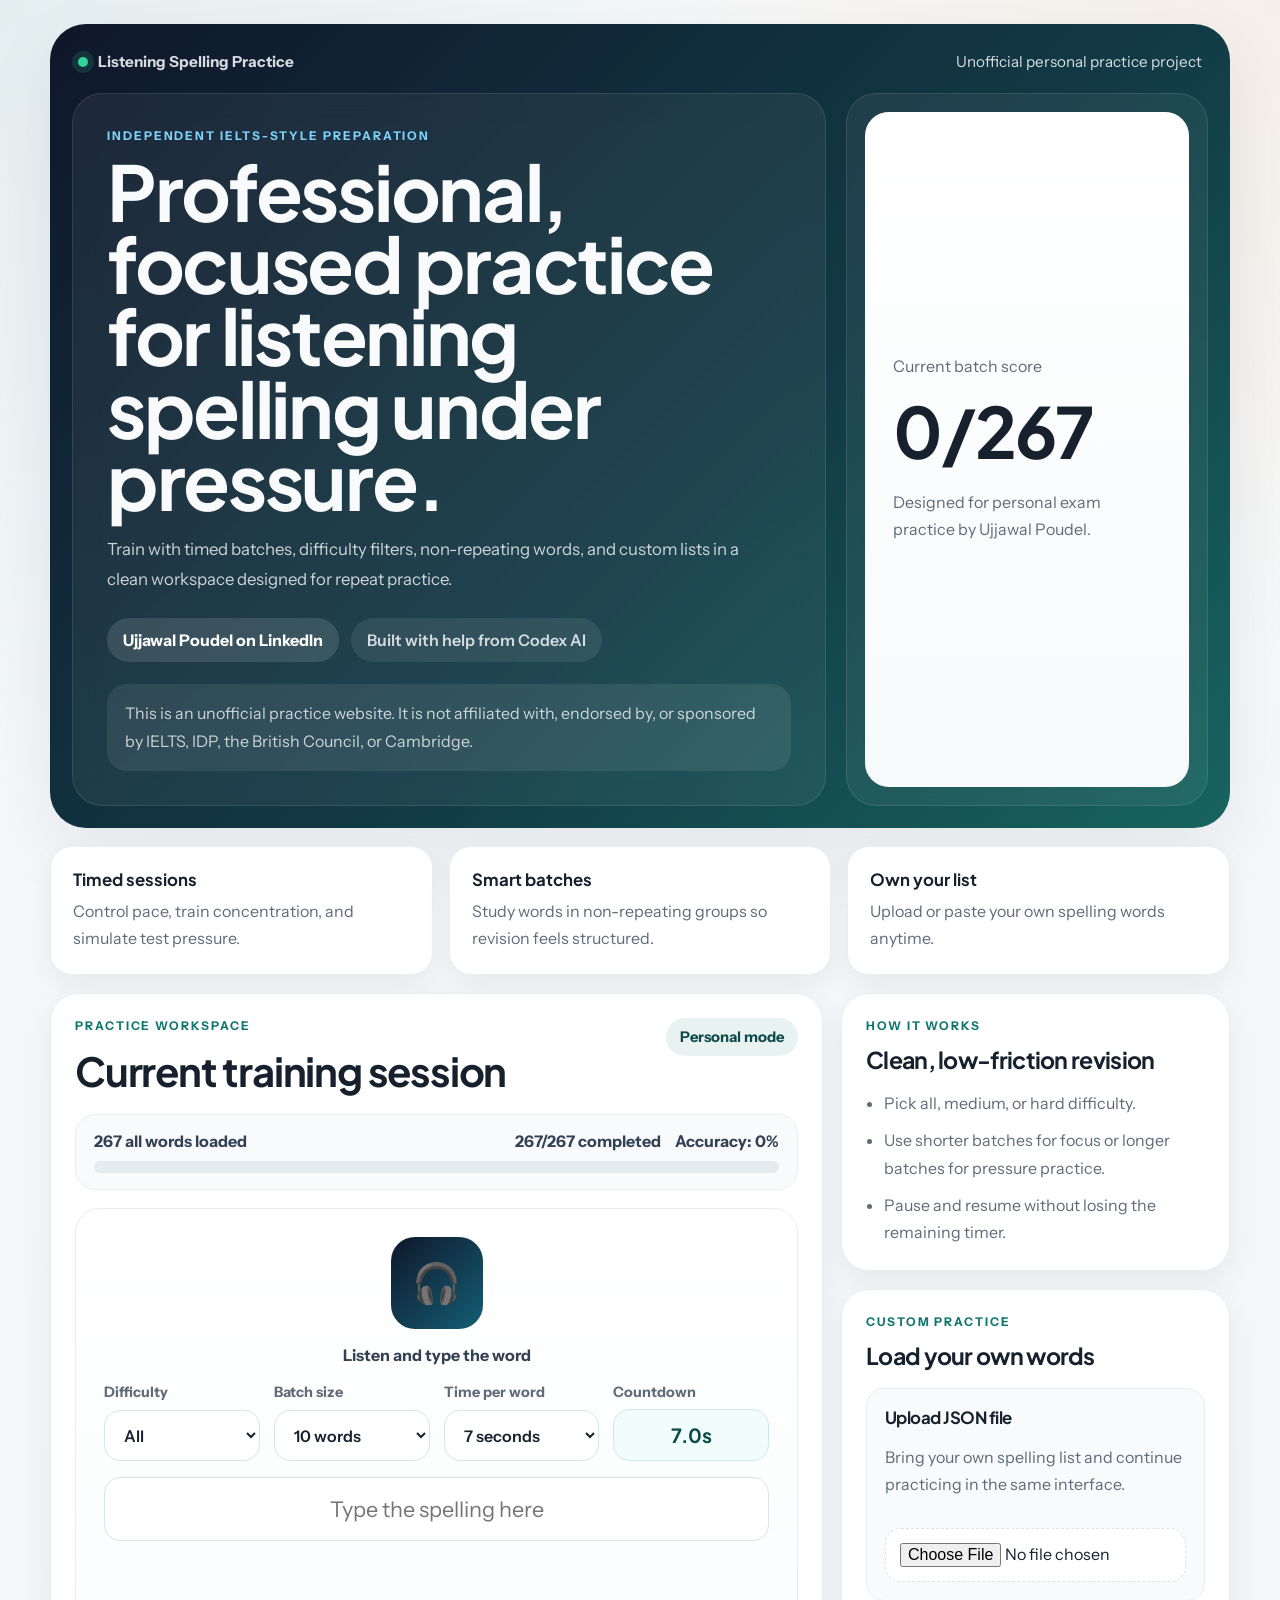
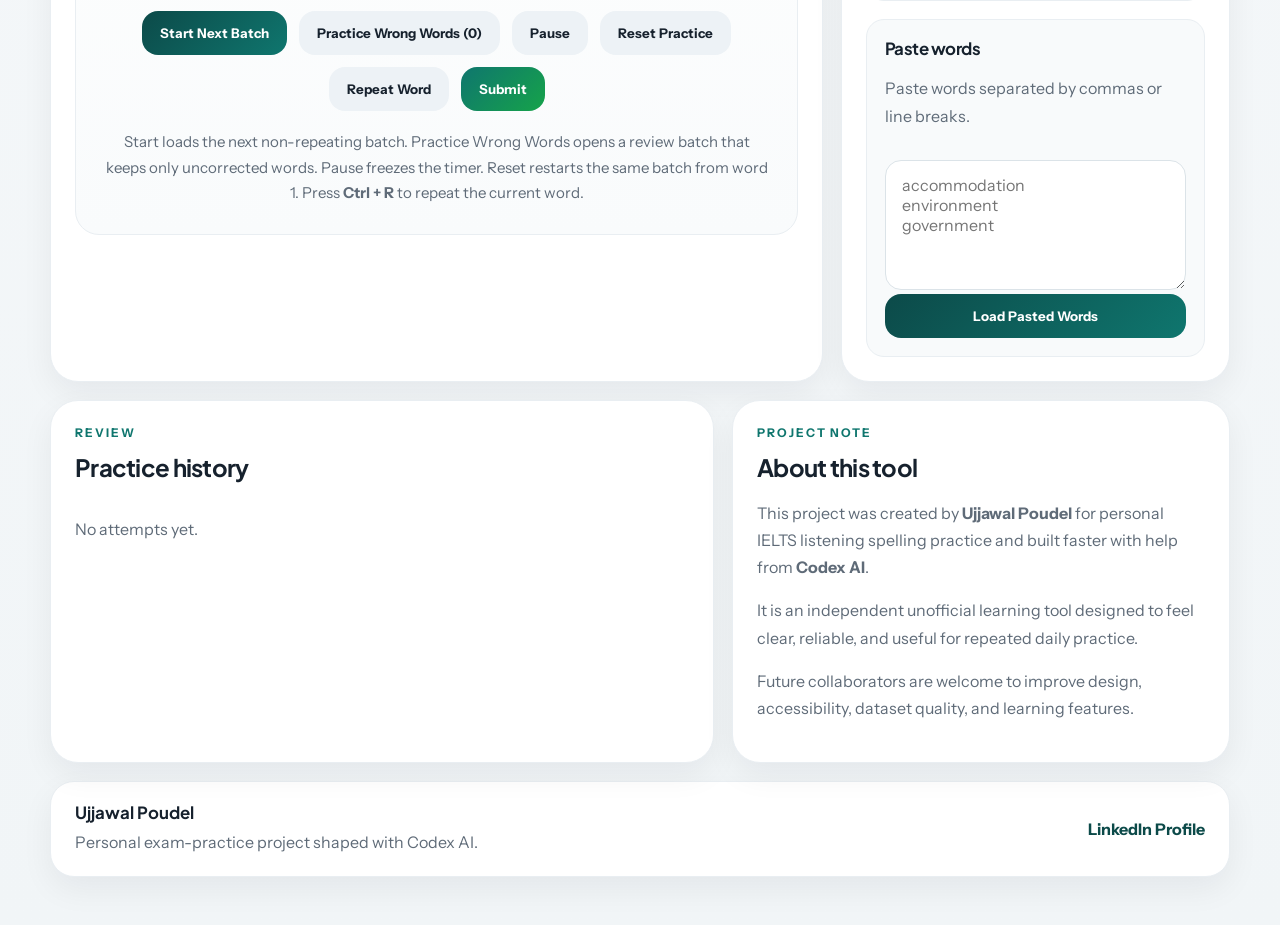
==== commit a86bd508: "Add 5-word batch size option to practice controls" ====
--- a/index.html
+++ b/index.html
@@ -168,6 +168,7 @@
               <div class="control-field">
                 <label for="batchSelect">Batch size</label>
                 <select id="batchSelect">
+                  <option value="5">5 words</option>
                   <option value="10" selected>10 words</option>
                   <option value="20">20 words</option>
                   <option value="30">30 words</option>
